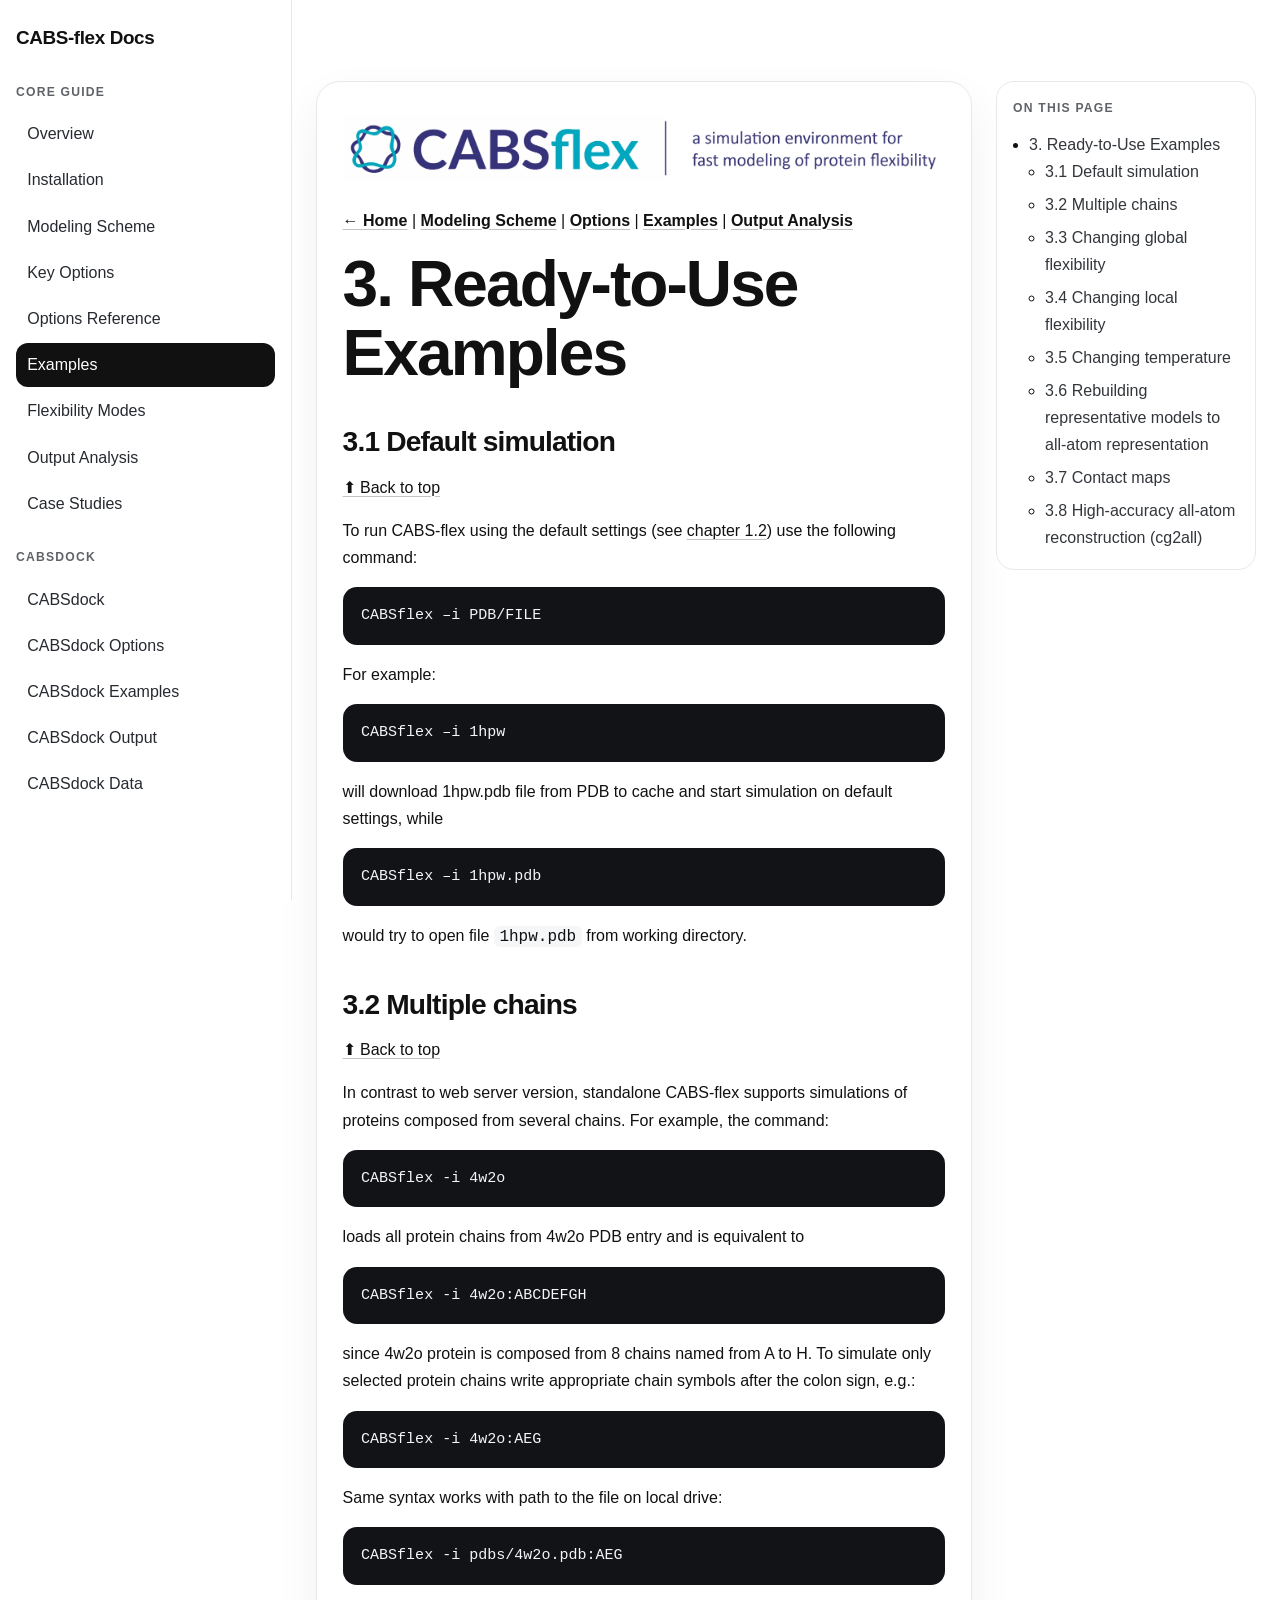
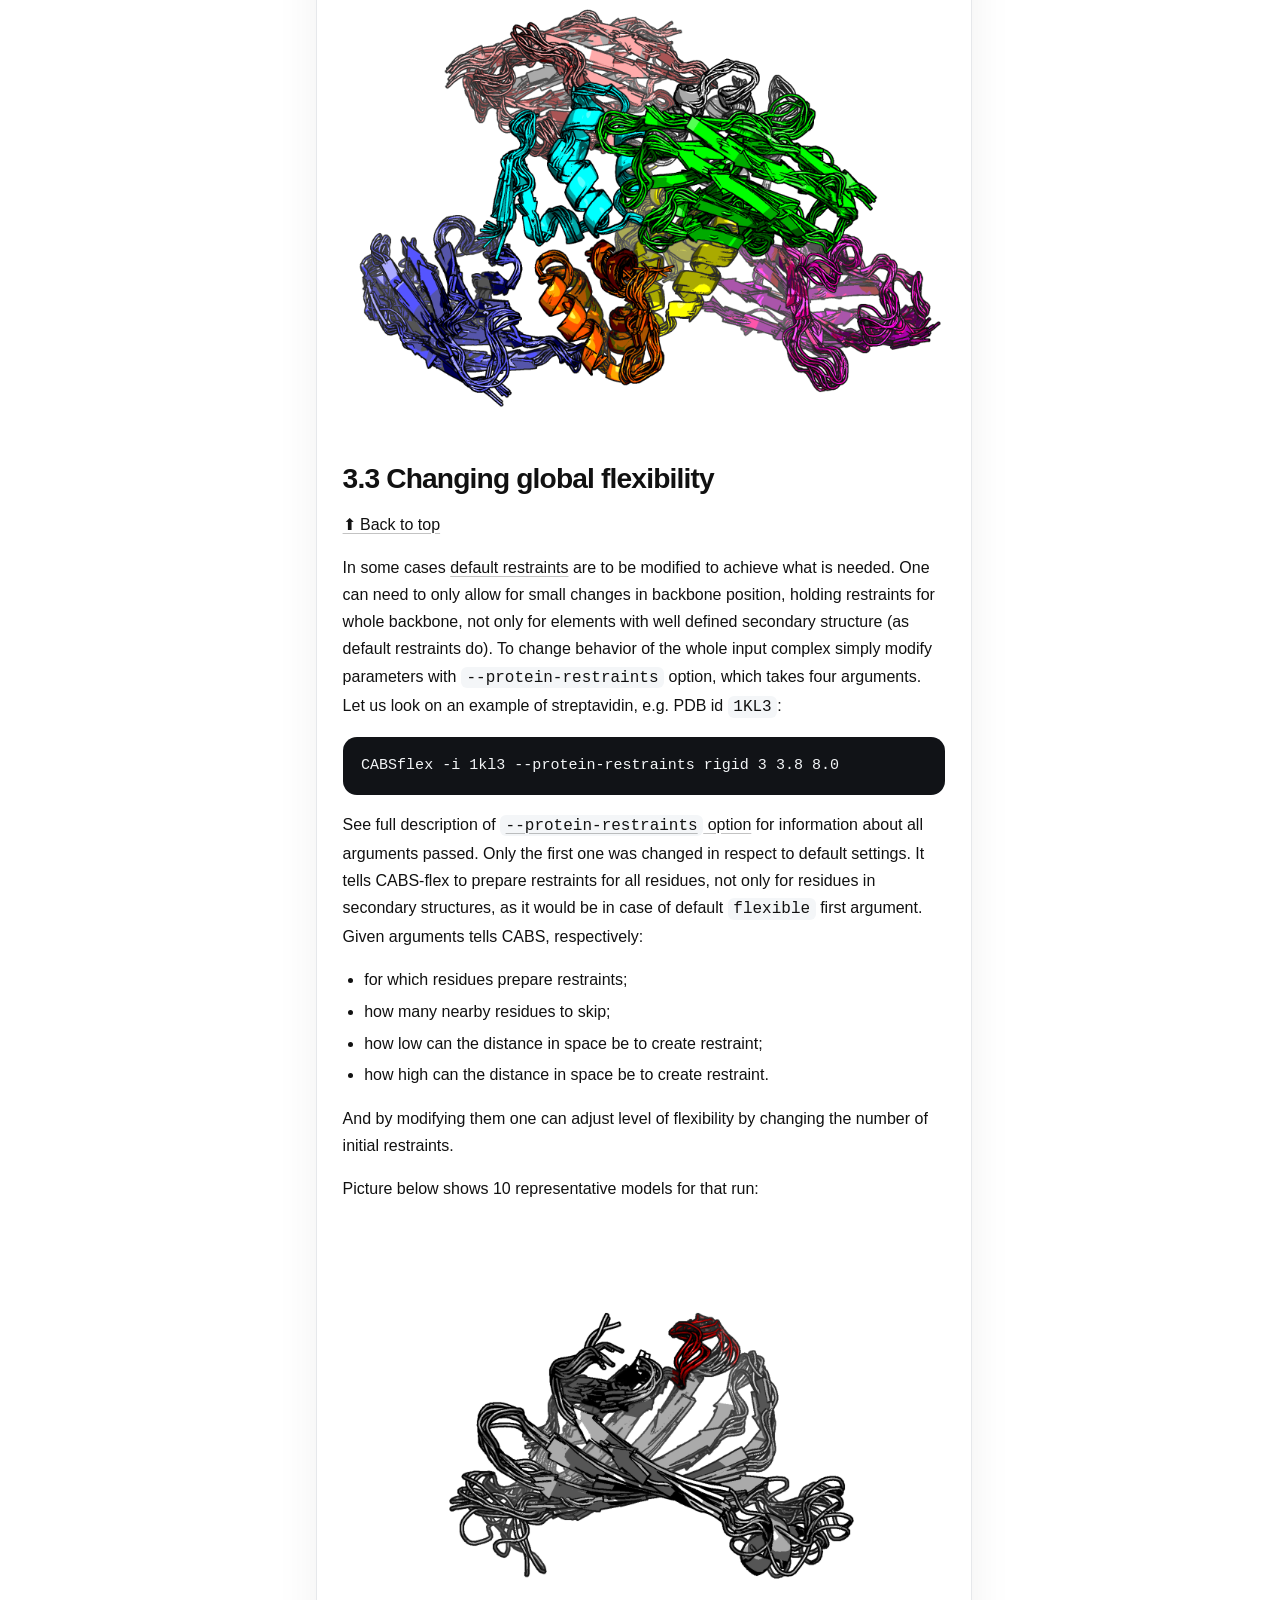
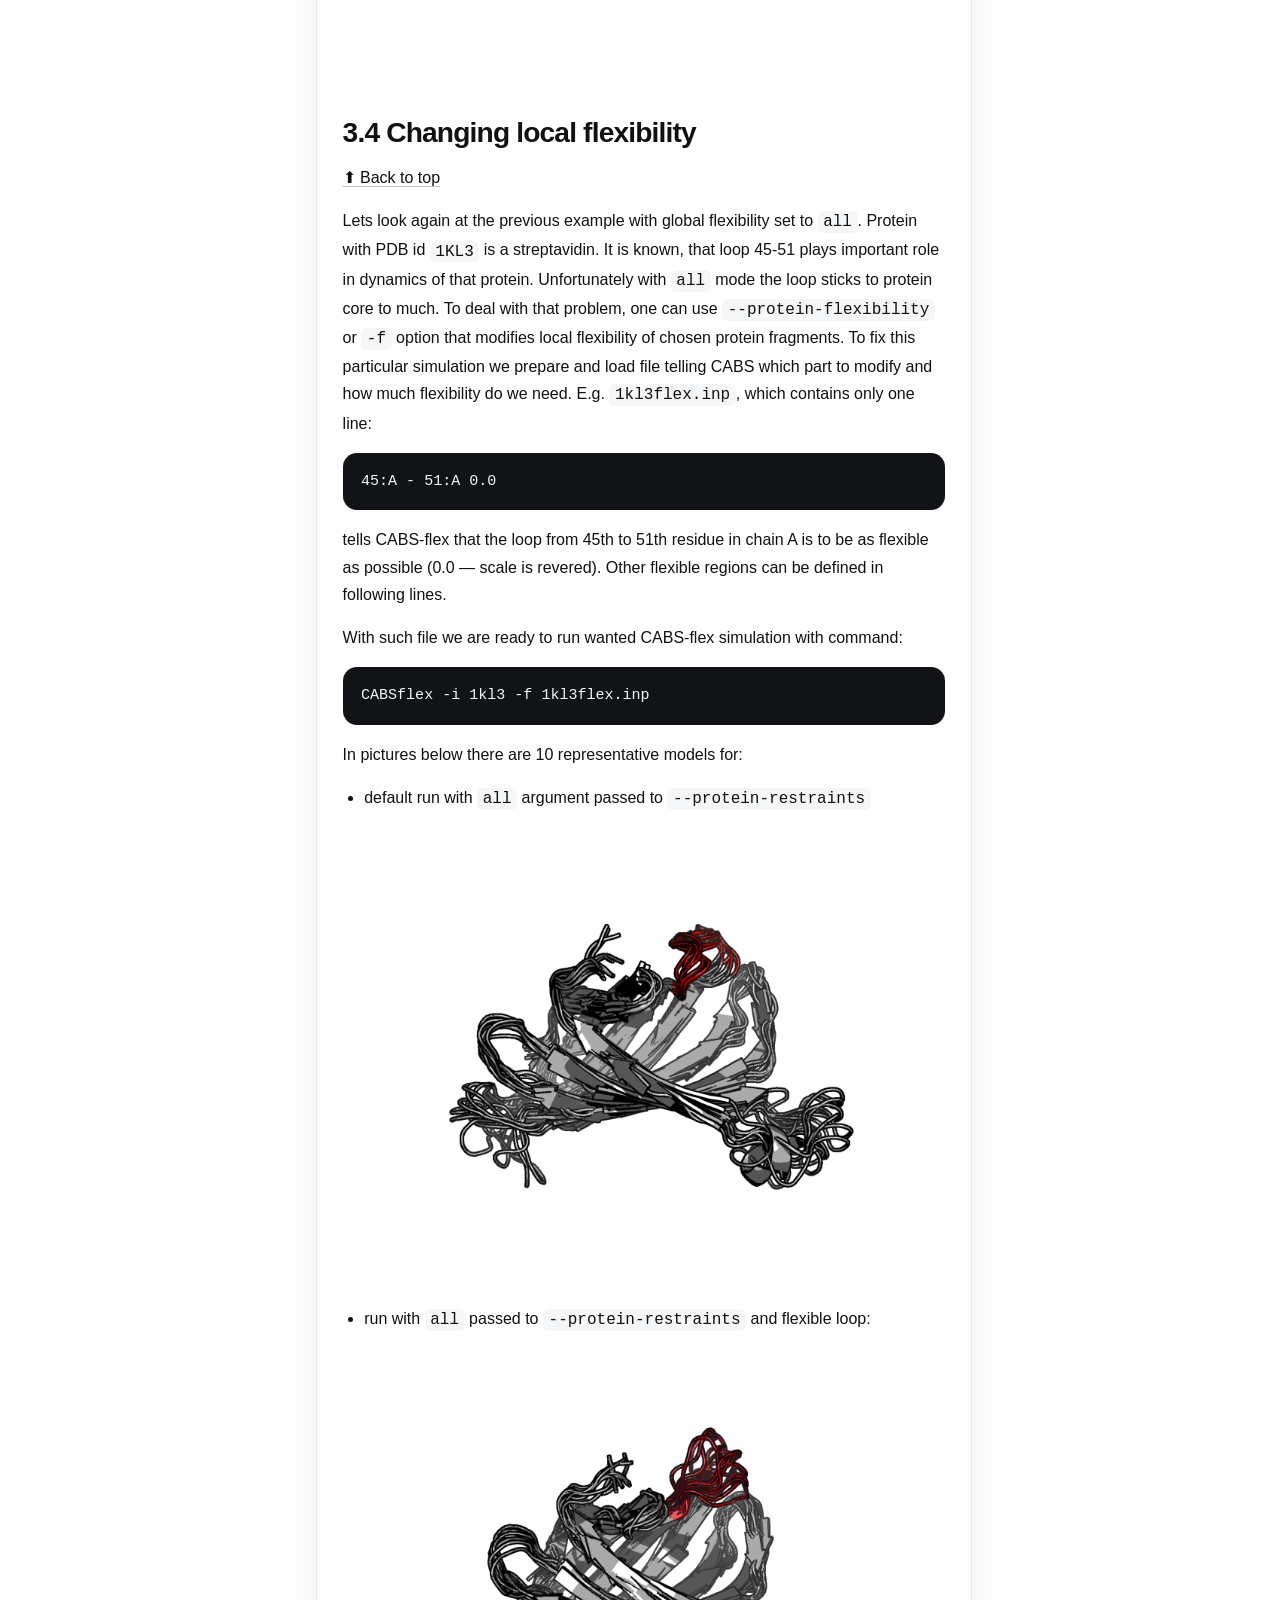
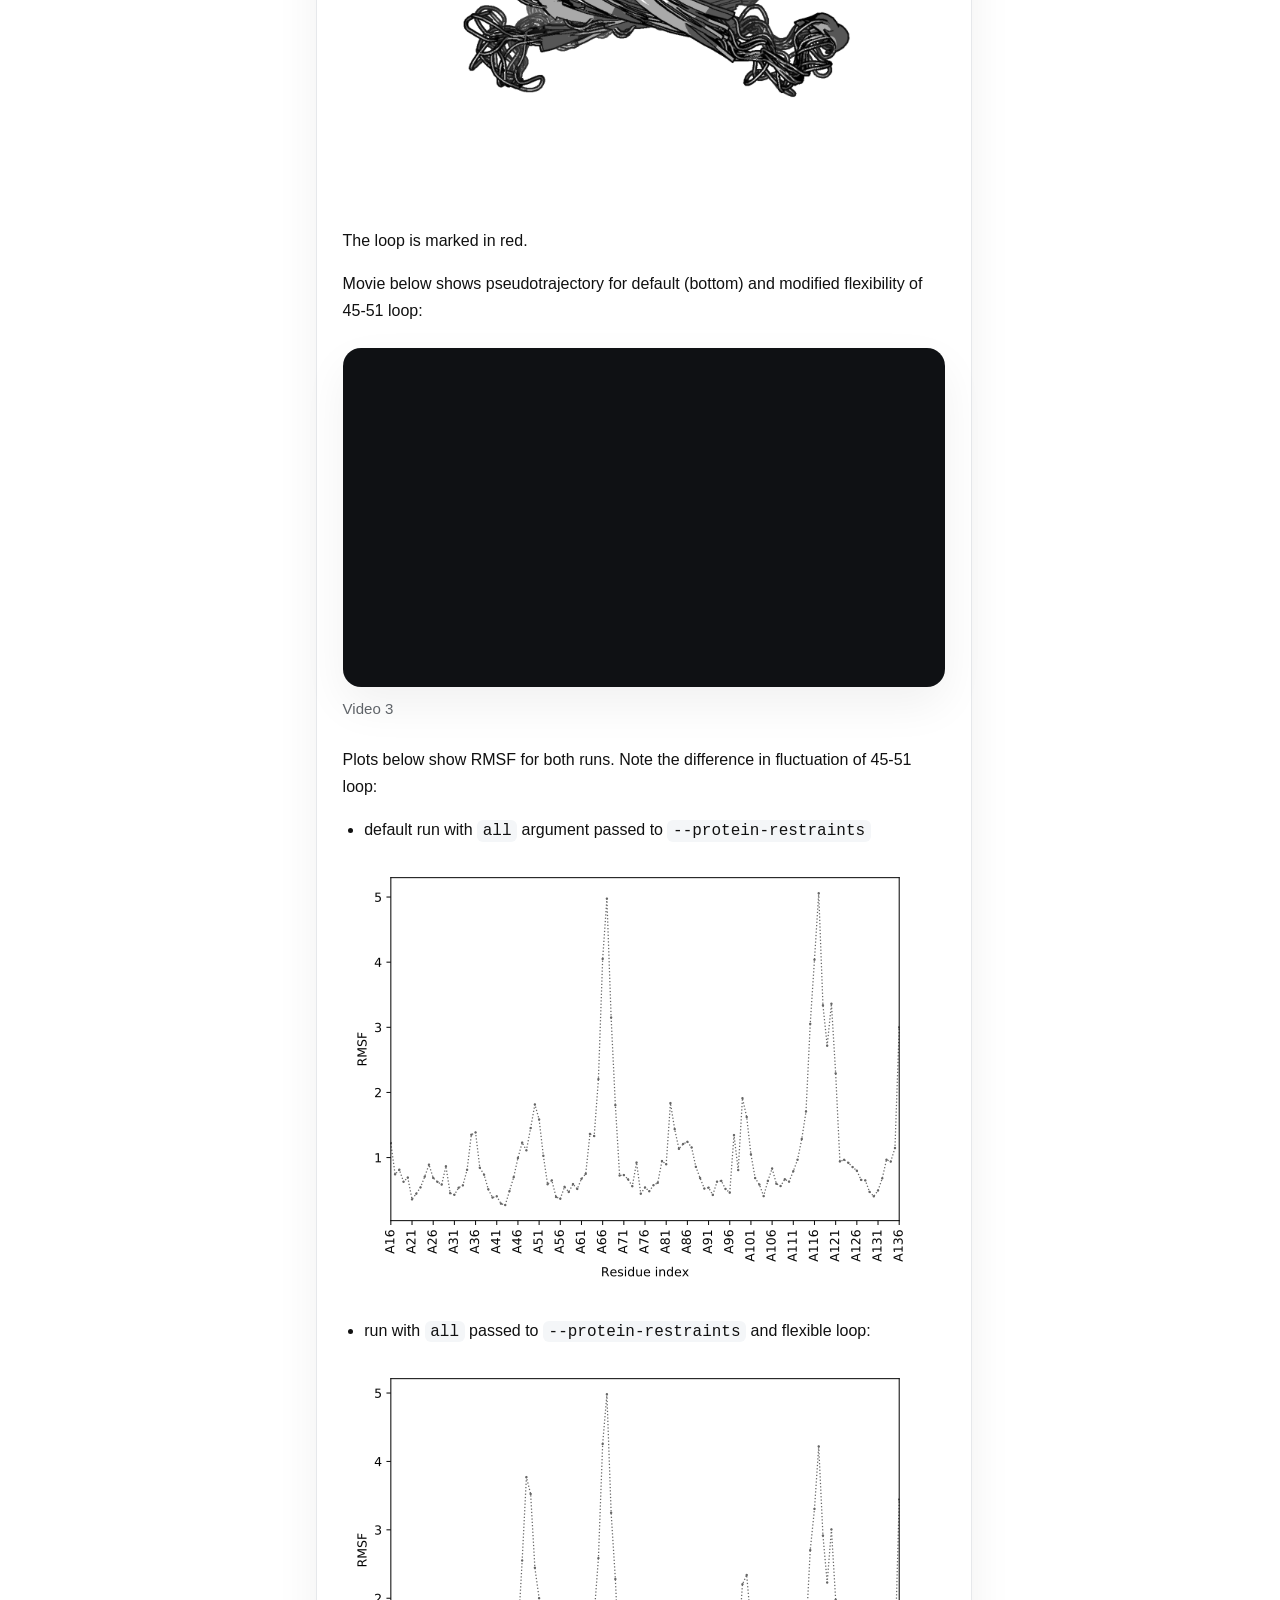
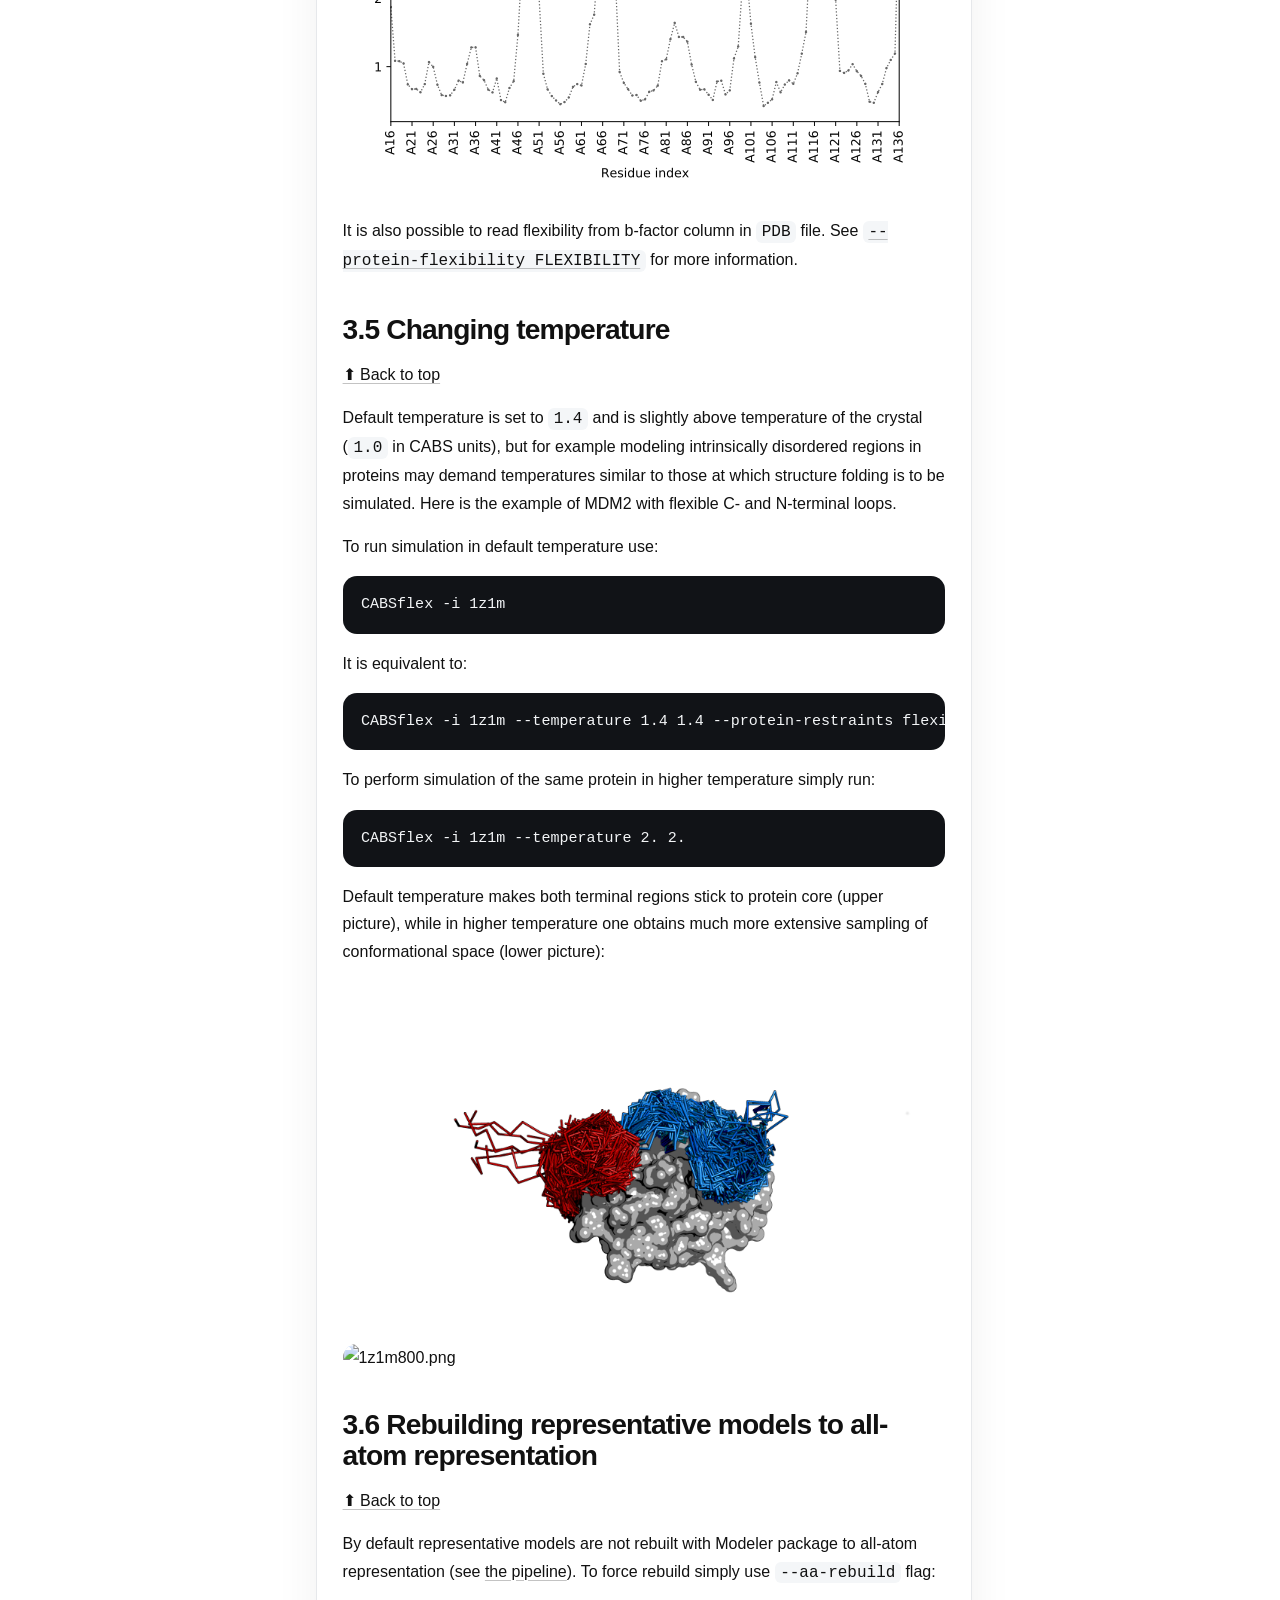
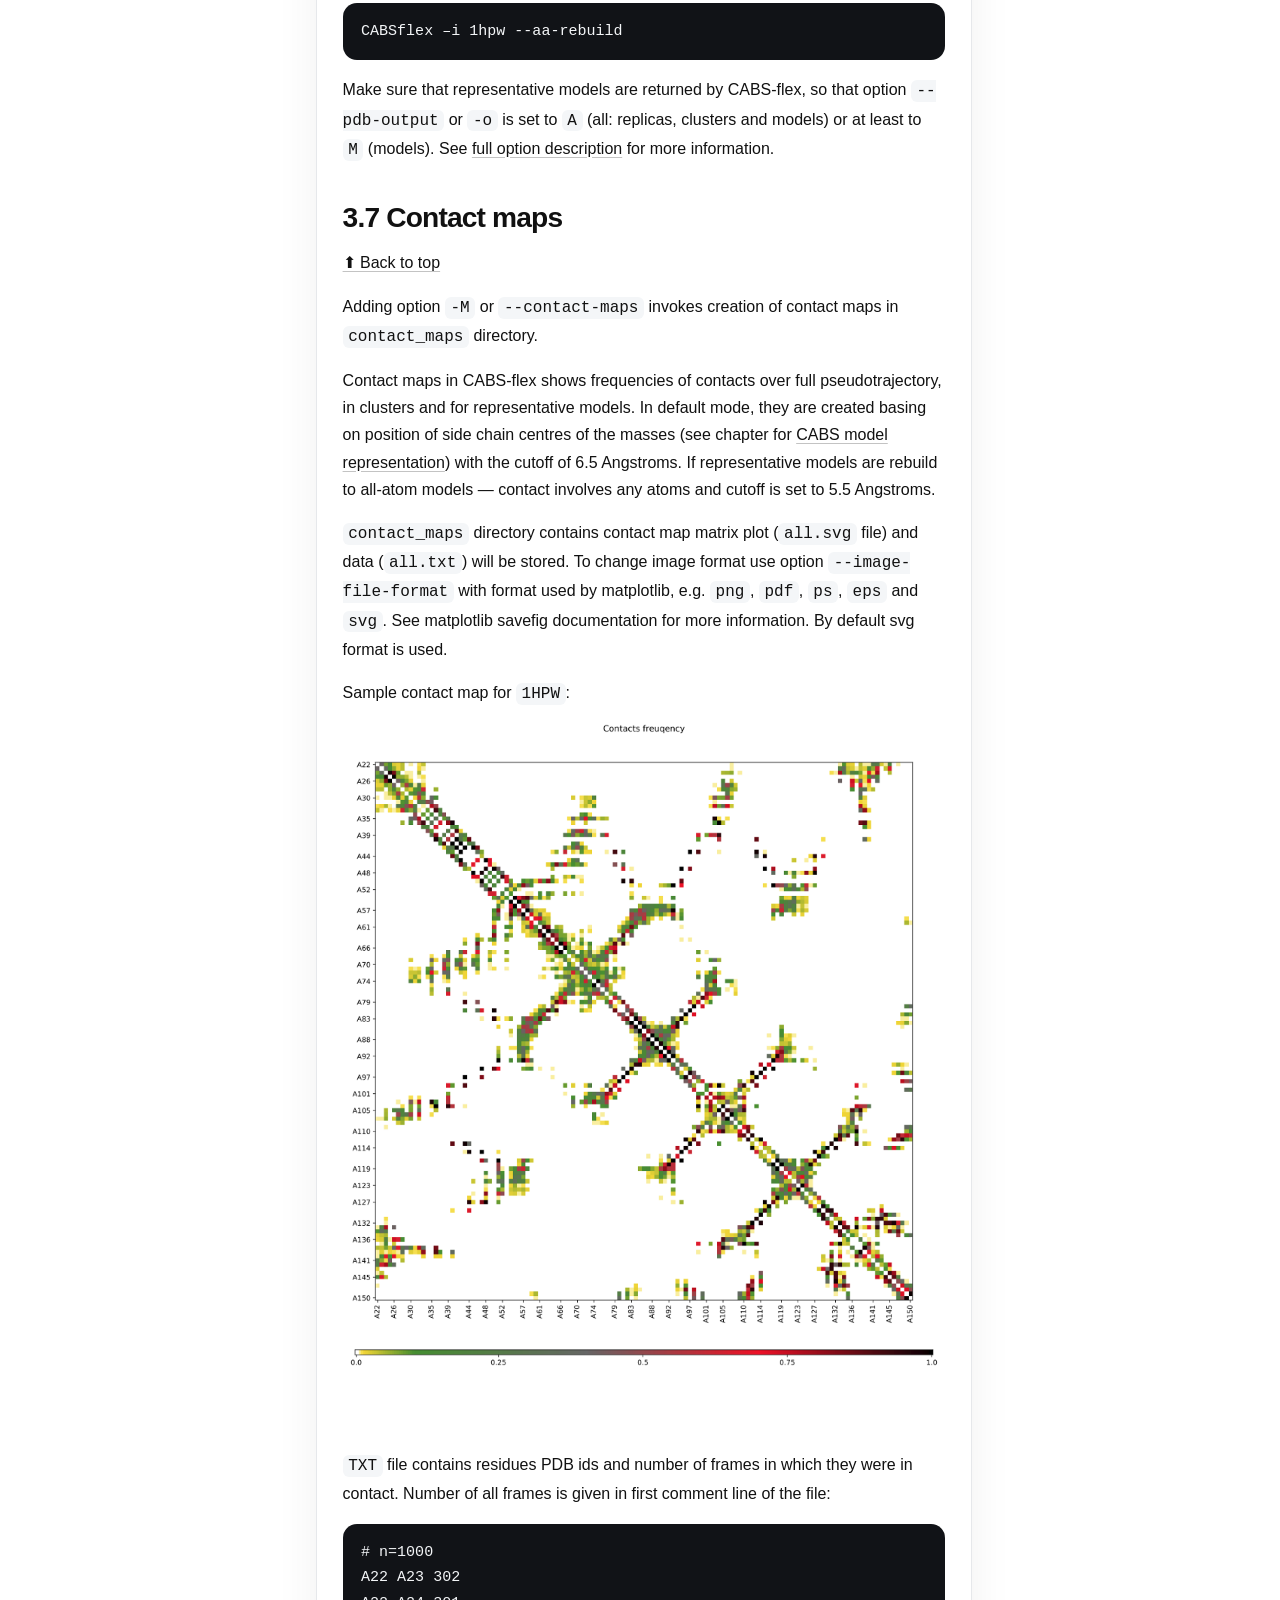
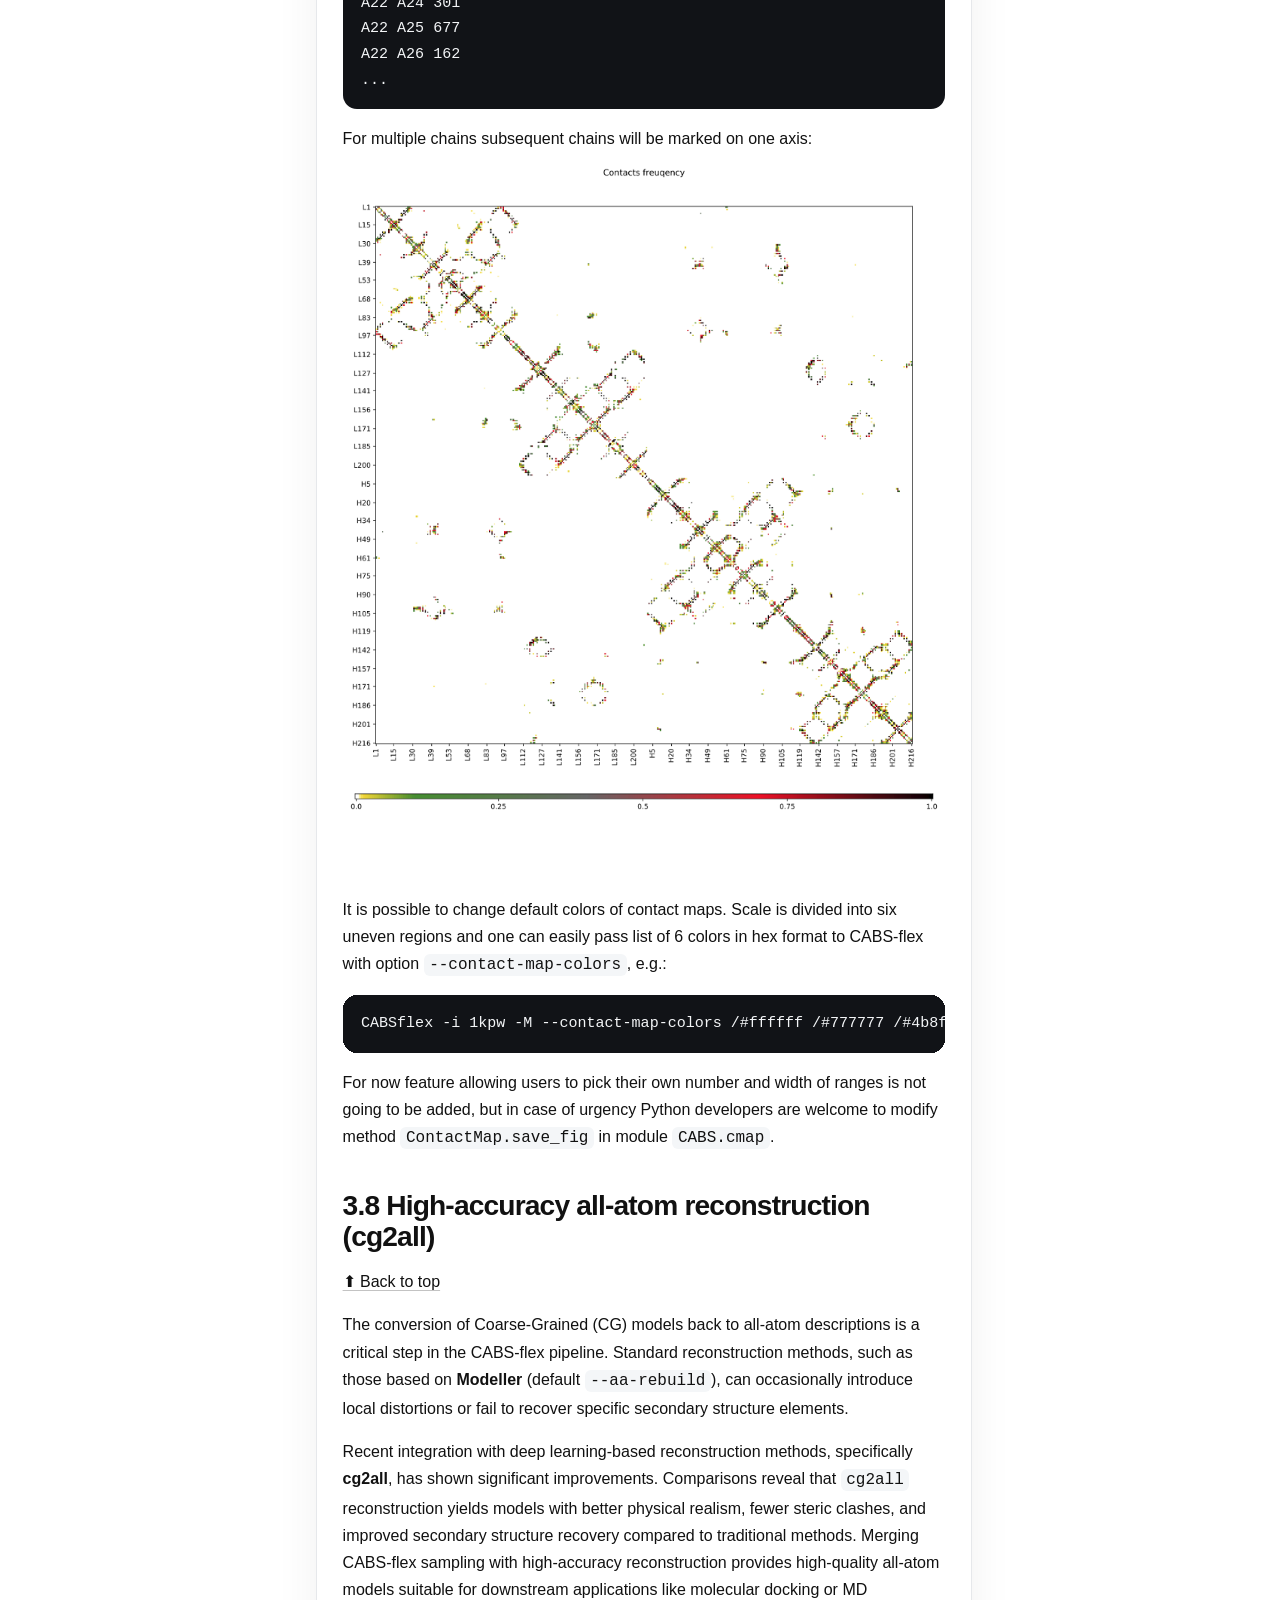
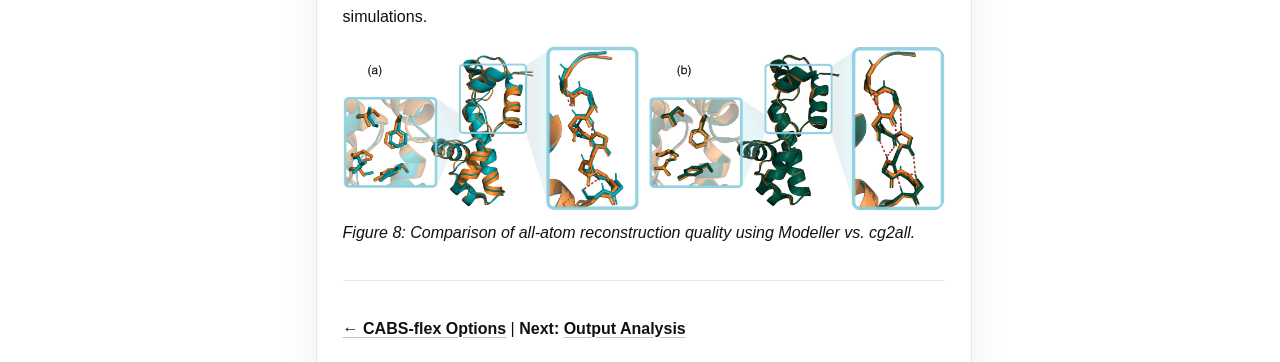
==== docs/examples.html @ 7d80e5f1 "Initial version of html wiki" ====
<!doctype html>
<html lang="en">
  <head>
    <meta charset="utf-8">
    <meta name="viewport" content="width=device-width, initial-scale=1">
    <title>3. Ready-to-Use Examples | CABS-flex Docs</title>
    <link rel="stylesheet" href="assets/site.css">
    <script defer src="assets/site.js"></script>
  </head>
  <body>
    <div class="site-shell">
      <aside class="sidebar" id="sidebar">
        <a class="brand" href="index.html">CABS-flex Docs</a>
        <nav class="sidebar-nav" aria-label="Documentation"><section><h2>Core Guide</h2><ul><li><a href="index.html">Overview</a></li><li><a href="installation.html">Installation</a></li><li><a href="modeling-scheme.html">Modeling Scheme</a></li><li><a href="options.html">Key Options</a></li><li><a href="options-reference.html">Options Reference</a></li><li><a class="is-current" href="examples.html">Examples</a></li><li><a href="flexibility-modes.html">Flexibility Modes</a></li><li><a href="output-analysis.html">Output Analysis</a></li><li><a href="case-studies.html">Case Studies</a></li></ul></section><section><h2>CABSdock</h2><ul><li><a href="cabsdock.html">CABSdock</a></li><li><a href="cabsdock-options.html">CABSdock Options</a></li><li><a href="cabsdock-examples.html">CABSdock Examples</a></li><li><a href="cabsdock-output-analysis.html">CABSdock Output</a></li><li><a href="cabsdock-advanced-data.html">CABSdock Data</a></li></ul></section></nav>
      </aside>
      <main class="main-content">
        <header class="topbar">
          <button class="nav-toggle" type="button" aria-expanded="false" aria-controls="sidebar">Menu</button>
        </header>
        <div class="content-grid">
          <article class="doc-content">
            <figure class="page-banner"><img alt="CABS-flex logo" src="images/2430462593-CABS-flex-logo-1401.jpg"></figure>
<p><strong><a href="index.html">← Home</a></strong> | <strong><a href="modeling-scheme.html">Modeling Scheme</a></strong> | <strong><a href="options.html">Options</a></strong> | <strong><a href="examples.html">Examples</a></strong> | <strong><a href="output-analysis.html">Output Analysis</a></strong></p>
<h1 id="3-ready-to-use-examples">3. Ready-to-Use Examples<a class="headerlink" href="#3-ready-to-use-examples" title="Permanent link">&para;</a></h1>
<h2 id="31-default-simulation">3.1 Default simulation<a class="headerlink" href="#31-default-simulation" title="Permanent link">&para;</a></h2>
<p><a href="#">⬆ Back to top</a></p>
<p>To run CABS-flex using the default settings (see <a href="modeling-scheme.html#12-default-distance-restraints-and-simulation-settings">chapter 1.2</a>) use the following command:</p>
<pre><code class="language-bash">CABSflex –i PDB/FILE
</code></pre>
<p>For example:</p>
<pre><code class="language-bash">CABSflex –i 1hpw
</code></pre>
<p>will download 1hpw.pdb file from PDB to cache and start simulation on default settings, while</p>
<pre><code class="language-bash">CABSflex –i 1hpw.pdb
</code></pre>
<p>would try to open file <code>1hpw.pdb</code> from working directory.</p>
<h2 id="32-multiple-chains">3.2 Multiple chains<a class="headerlink" href="#32-multiple-chains" title="Permanent link">&para;</a></h2>
<p><a href="#">⬆ Back to top</a></p>
<p>In contrast to web server version, standalone CABS-flex supports simulations of proteins composed from several chains. For example, the command:</p>
<pre><code class="language-bash">CABSflex -i 4w2o
</code></pre>
<p>loads all protein chains from 4w2o PDB entry and is equivalent to</p>
<pre><code class="language-bash">CABSflex -i 4w2o:ABCDEFGH
</code></pre>
<p>since 4w2o protein is composed from 8 chains named from A to H.
To simulate only selected protein chains write appropriate chain symbols after the colon sign, e.g.:</p>
<pre><code class="language-bash">CABSflex -i 4w2o:AEG
</code></pre>
<p>Same syntax works with path to the file on local drive:</p>
<pre><code class="language-bash">CABSflex -i pdbs/4w2o.pdb:AEG
</code></pre>
<p><img alt="4w2o_top10_800.png" src="images/436635609-4w2o_top10_800.png"></p>
<h2 id="33-changing-global-flexibility">3.3 Changing global flexibility<a class="headerlink" href="#33-changing-global-flexibility" title="Permanent link">&para;</a></h2>
<p><a href="#">⬆ Back to top</a></p>
<p>In some cases <a href="modeling-scheme.html#12-default-distance-restraints-and-simulation-settings">default restraints</a> are to be modified to achieve what is needed. One can need to only allow for small changes in backbone position, holding restraints for whole backbone, not only for elements with well defined secondary structure (as default restraints do). To change behavior of the whole input complex simply modify parameters with <code>--protein-restraints</code> option, which takes four arguments. Let us look on an example of streptavidin, e.g. PDB id <code>1KL3</code>:</p>
<pre><code class="language-bash">CABSflex -i 1kl3 --protein-restraints rigid 3 3.8 8.0
</code></pre>
<p>See full description of <a href="options-reference.html#-g---protein-restraints-mode-gap-min-max"><code>--protein-restraints</code> option</a> for information about all arguments passed. Only the first one was changed in respect to default settings.
It tells CABS-flex to prepare restraints for all residues, not only for residues in secondary structures, as it would be in case of default <code>flexible</code> first argument. Given arguments tells CABS, respectively:</p>
<ul>
<li>for which residues prepare restraints;</li>
<li>how many nearby residues to skip;</li>
<li>how low can the distance in space be to create restraint;</li>
<li>how high can the distance in space be to create restraint.</li>
</ul>
<p>And by modifying them one can adjust level of flexibility by changing the number of initial restraints.</p>
<p>Picture below shows 10 representative models for that run:</p>
<p><img alt="1kl3_all_topsi.png" src="images/3530579932-1kl3_all_topsi.png"></p>
<h2 id="34-changing-local-flexibility">3.4 Changing local flexibility<a class="headerlink" href="#34-changing-local-flexibility" title="Permanent link">&para;</a></h2>
<p><a href="#">⬆ Back to top</a></p>
<p>Lets look again at the previous example with global flexibility set to <code>all</code>. Protein with PDB id <code>1KL3</code> is a streptavidin. It is known, that loop 45-51 plays important role in dynamics of that protein. Unfortunately with <code>all</code> mode the loop sticks to protein core to much. To deal with that problem, one can use <code>--protein-flexibility</code> or <code>-f</code> option that modifies local flexibility of chosen protein fragments.
To fix this particular simulation we prepare and load file telling CABS which part to modify and how much flexibility do we need. E.g. <code>1kl3flex.inp</code>, which contains only one line:</p>
<pre><code class="language-text">45:A - 51:A 0.0
</code></pre>
<p>tells CABS-flex that the loop from 45th to 51th residue in chain A is to be as flexible as possible (0.0 — scale is revered). Other flexible regions can be defined in following lines.</p>
<p>With such file we are ready to run wanted CABS-flex simulation with command:</p>
<pre><code class="language-bash">CABSflex -i 1kl3 -f 1kl3flex.inp
</code></pre>
<p>In pictures below there are 10 representative models for:</p>
<ul>
<li>default run with <code>all</code> argument passed to <code>--protein-restraints</code></li>
</ul>
<p><img alt="1kl3_all_topsi.png" src="images/3530579932-1kl3_all_topsi.png"></p>
<ul>
<li>run with <code>all</code> passed to <code>--protein-restraints</code> and flexible loop:</li>
</ul>
<p><img alt="1kl3_loop_topsi.png" src="images/336424512-1kl3_loop_topsi.png"></p>
<p>The loop is marked in red.</p>
<p>Movie below shows pseudotrajectory for default (bottom) and modified flexibility of 45-51 loop:</p>
<figure class="video-embed"><iframe src="https://www.youtube.com/embed/TqiGirsn-FM?rel=0&modestbranding=1&playsinline=1&loop=1&playlist=TqiGirsn-FM" title="Video 3" loading="lazy" allow="accelerometer; autoplay; clipboard-write; encrypted-media; gyroscope; picture-in-picture; web-share" allowfullscreen></iframe><figcaption>Video 3</figcaption></figure>
<p>Plots below show RMSF for both runs. Note the difference in fluctuation of 45-51 loop:</p>
<ul>
<li>default run with <code>all</code> argument passed to <code>--protein-restraints</code></li>
</ul>
<p><img alt="RMSF_seq_1kl3all.png" src="images/2208422969-RMSF_seq_1kl3all.png"></p>
<ul>
<li>run with <code>all</code> passed to <code>--protein-restraints</code> and flexible loop:</li>
</ul>
<p><img alt="RMSF_seq_1kl3loop.png" src="images/234515280-RMSF_seq_1kl3loop.png"></p>
<p>It is also possible to read flexibility from b-factor column in <code>PDB</code> file. See <a href="options-reference.html#-f---protein-flexibility-flexibility"><code>--protein-flexibility FLEXIBILITY</code></a> for more information.</p>
<h2 id="35-changing-temperature">3.5 Changing temperature<a class="headerlink" href="#35-changing-temperature" title="Permanent link">&para;</a></h2>
<p><a href="#">⬆ Back to top</a></p>
<p>Default temperature is set to <code>1.4</code> and is slightly above temperature of the crystal (<code>1.0</code> in CABS units), but for example modeling intrinsically disordered regions in proteins may demand temperatures similar to those at which structure folding is to be simulated. Here is the example of MDM2 with flexible C- and N-terminal loops.</p>
<p>To run simulation in default temperature use:</p>
<pre><code class="language-bash">CABSflex -i 1z1m
</code></pre>
<p>It is equivalent to:</p>
<pre><code class="language-bash">CABSflex -i 1z1m --temperature 1.4 1.4 --protein-restraints flexible
</code></pre>
<p>To perform simulation of the same protein in higher temperature simply run:</p>
<pre><code class="language-bash">CABSflex -i 1z1m --temperature 2. 2.
</code></pre>
<p>Default temperature makes both terminal regions stick to protein core (upper picture), while in higher temperature one obtains much more extensive sampling of conformational space (lower picture):</p>
<p><img alt="1z1m800LT.png" src="images/1038813162-1z1m800LT.png"></p>
<p><img alt="1z1m800.png" src="images/4215050540-1z1m800.png"></p>
<h2 id="36-rebuilding-representative-models-to-all-atom-representation">3.6 Rebuilding representative models to all-atom representation<a class="headerlink" href="#36-rebuilding-representative-models-to-all-atom-representation" title="Permanent link">&para;</a></h2>
<p><a href="#">⬆ Back to top</a></p>
<p>By default representative models are not rebuilt with Modeler package to all-atom representation (see <a href="modeling-scheme.html#11-pipeline">the pipeline</a>).
To force rebuild simply use <code>--aa-rebuild</code> flag:</p>
<pre><code class="language-bash">CABSflex –i 1hpw --aa-rebuild
</code></pre>
<p>Make sure that representative models are returned by CABS-flex, so that option <code>--pdb-output</code> or <code>-o</code> is set to <code>A</code> (all: replicas, clusters and models) or at least to <code>M</code> (models). See <a href="options-reference.html#-o---pdb-output-selection">full option description</a> for more information.</p>
<h2 id="37-contact-maps">3.7 Contact maps<a class="headerlink" href="#37-contact-maps" title="Permanent link">&para;</a></h2>
<p><a href="#">⬆ Back to top</a></p>
<p>Adding option <code>-M</code> or <code>--contact-maps</code> invokes creation of contact maps in <code>contact_maps</code> directory.</p>
<p>Contact maps in CABS-flex shows frequencies of contacts over full pseudotrajectory, in clusters and for representative models.
In default mode, they are created basing on position of side chain centres of the masses (see chapter for <a href="modeling-scheme.html#14-cabs-simulation-engine">CABS model representation</a>) with the cutoff of 6.5 Angstroms.
If representative models are rebuild to all-atom models — contact involves any atoms and cutoff is set to 5.5 Angstroms.</p>
<p><code>contact_maps</code> directory contains contact map matrix plot (<code>all.svg</code> file) and data (<code>all.txt</code>) will be stored. To change image format use option <code>--image-file-format</code> with format used by matplotlib, e.g. <code>png</code>, <code>pdf</code>, <code>ps</code>, <code>eps</code> and <code>svg</code>. See matplotlib savefig documentation for more information. By default svg format is used.</p>
<p>Sample contact map for <code>1HPW</code>:</p>
<p><img alt="1hpwCM.png" src="images/173638151-1hpwCM.png"></p>
<p><code>TXT</code> file contains residues PDB ids and number of frames in which they were in contact. Number of all frames is given in first comment line of the file:</p>
<pre><code class="language-text"># n=1000
A22 A23 302
A22 A24 301
A22 A25 677
A22 A26 162
...
</code></pre>
<p>For multiple chains subsequent chains will be marked on one axis:</p>
<p><img alt="1ck0CM.png" src="images/1316589622-1ck0CM.png"></p>
<p>It is possible to change default colors of contact maps. Scale is divided into six uneven regions and one can easily pass list of 6 colors in hex format to CABS-flex with option <code>--contact-map-colors</code>, e.g.:</p>
<pre><code class="language-bash">CABSflex -i 1kpw -M --contact-map-colors /#ffffff /#777777 /#4b8f24 /#e80915 /#f2d600 /#000000
</code></pre>
<p>For now feature allowing users to pick their own number and width of ranges is not going to be added, but in case of urgency Python developers are welcome to modify method <code>ContactMap.save_fig</code> in module <code>CABS.cmap</code>.</p>
<h2 id="38-high-accuracy-all-atom-reconstruction-cg2all">3.8 High-accuracy all-atom reconstruction (cg2all)<a class="headerlink" href="#38-high-accuracy-all-atom-reconstruction-cg2all" title="Permanent link">&para;</a></h2>
<p><a href="#">⬆ Back to top</a></p>
<p>The conversion of Coarse-Grained (CG) models back to all-atom descriptions is a critical step in the CABS-flex pipeline. Standard reconstruction methods, such as those based on <strong>Modeller</strong> (default <code>--aa-rebuild</code>), can occasionally introduce local distortions or fail to recover specific secondary structure elements.</p>
<p>Recent integration with deep learning-based reconstruction methods, specifically <strong>cg2all</strong>, has shown significant improvements. Comparisons reveal that <code>cg2all</code> reconstruction yields models with better physical realism, fewer steric clashes, and improved secondary structure recovery compared to traditional methods. Merging CABS-flex sampling with high-accuracy reconstruction provides high-quality all-atom models suitable for downstream applications like molecular docking or MD simulations.</p>
<p><img alt="All-atom reconstruction comparison" src="images/pro5090-fig-0008-m.jpg">
<em>Figure 8: Comparison of all-atom reconstruction quality using Modeller vs. cg2all.</em></p>
<hr>
<p><strong><a href="options.html">← CABS-flex Options</a></strong> | <strong>Next: <a href="output-analysis.html">Output Analysis</a></strong></p>
          </article>
          <aside class="doc-toc">
            <div class="toc-card">
              <h2>On this page</h2>
              <div class="toc">
<ul>
<li><a href="#3-ready-to-use-examples">3. Ready-to-Use Examples</a><ul>
<li><a href="#31-default-simulation">3.1 Default simulation</a></li>
<li><a href="#32-multiple-chains">3.2 Multiple chains</a></li>
<li><a href="#33-changing-global-flexibility">3.3 Changing global flexibility</a></li>
<li><a href="#34-changing-local-flexibility">3.4 Changing local flexibility</a></li>
<li><a href="#35-changing-temperature">3.5 Changing temperature</a></li>
<li><a href="#36-rebuilding-representative-models-to-all-atom-representation">3.6 Rebuilding representative models to all-atom representation</a></li>
<li><a href="#37-contact-maps">3.7 Contact maps</a></li>
<li><a href="#38-high-accuracy-all-atom-reconstruction-cg2all">3.8 High-accuracy all-atom reconstruction (cg2all)</a></li>
</ul>
</li>
</ul>
</div>

            </div>
          </aside>
        </div>
      </main>
    </div>
  </body>
</html>
---- docs/assets/site.css ----
:root {
  --bg: #ffffff;
  --panel: #ffffff;
  --panel-muted: #fafafa;
  --ink: #111111;
  --muted: #5f6368;
  --line: #e6e8eb;
  --line-strong: #d8dce0;
  --accent: #0f62fe;
  --accent-soft: rgba(15, 98, 254, 0.08);
  --shadow: 0 18px 45px rgba(17, 17, 17, 0.06);
  --radius: 18px;
  --sidebar-width: 292px;
  --content-max: 1320px;
  --font-sans: "Helvetica Neue", "Arial Nova", Arial, sans-serif;
  --font-serif: "Iowan Old Style", "Palatino Linotype", "Book Antiqua", serif;
  --font-mono: "IBM Plex Mono", "SFMono-Regular", Consolas, monospace;
}

* {
  box-sizing: border-box;
}

html {
  scroll-behavior: smooth;
}

body {
  margin: 0;
  background: var(--bg);
  color: var(--ink);
  font-family: var(--font-sans);
  line-height: 1.7;
  -webkit-font-smoothing: antialiased;
  text-rendering: optimizeLegibility;
}

a {
  color: var(--ink);
  text-decoration-color: rgba(17, 17, 17, 0.25);
  text-underline-offset: 0.18em;
}

a:hover {
  text-decoration-color: rgba(17, 17, 17, 0.7);
}

img {
  max-width: 100%;
  height: auto;
  border-radius: 14px;
}

code,
pre {
  font-family: var(--font-mono);
}

pre {
  overflow-x: auto;
  padding: 1rem 1.15rem;
  background: #111317;
  color: #f3f5f7;
  border-radius: 14px;
  font-size: 0.94rem;
}

code {
  background: #f4f6f8;
  padding: 0.12rem 0.35rem;
  border-radius: 6px;
}

pre code {
  background: transparent;
  padding: 0;
}

table {
  width: 100%;
  border-collapse: collapse;
  margin: 1.4rem 0;
  display: block;
  overflow-x: auto;
}

th,
td {
  padding: 0.85rem 0.95rem;
  border: 1px solid var(--line);
  vertical-align: top;
  background: #fff;
}

th {
  background: var(--panel-muted);
  font-weight: 600;
}

blockquote {
  margin: 1.4rem 0;
  padding: 0.25rem 0 0.25rem 1rem;
  border-left: 3px solid #111111;
  color: #30343a;
}

.site-shell {
  display: grid;
  grid-template-columns: var(--sidebar-width) minmax(0, 1fr);
  max-width: calc(var(--content-max) + var(--sidebar-width));
  margin: 0 auto;
  min-height: 100vh;
}

.sidebar {
  position: sticky;
  top: 0;
  align-self: start;
  min-height: 100vh;
  padding: 1.4rem 1rem 1.8rem;
  border-right: 1px solid var(--line);
  background: #fff;
}

.brand {
  display: inline-block;
  margin-bottom: 1.7rem;
  color: var(--ink);
  text-decoration: none;
  font-size: 1.18rem;
  font-weight: 700;
  letter-spacing: -0.02em;
}

.sidebar-nav section + section {
  margin-top: 1.35rem;
}

.sidebar-nav h2 {
  margin: 0 0 0.6rem;
  color: var(--muted);
  font-size: 0.76rem;
  font-weight: 700;
  letter-spacing: 0.1em;
  text-transform: uppercase;
}

.sidebar-nav ul {
  list-style: none;
  margin: 0;
  padding: 0;
}

.sidebar-nav li + li {
  margin-top: 0.15rem;
}

.sidebar-nav a {
  display: block;
  padding: 0.52rem 0.7rem;
  border-radius: 12px;
  color: #262a30;
  text-decoration: none;
  transition: background-color 120ms ease, color 120ms ease;
}

.sidebar-nav a:hover {
  background: var(--panel-muted);
  color: #111111;
}

.sidebar-nav a.is-current {
  background: #111111;
  color: #ffffff;
}

.main-content {
  padding: 1.25rem 1.5rem 2.5rem;
}

.topbar {
  display: flex;
  justify-content: flex-end;
  align-items: center;
  min-height: 2.8rem;
  margin-bottom: 1rem;
}

.nav-toggle {
  display: none;
  border: 1px solid var(--line-strong);
  border-radius: 999px;
  padding: 0.72rem 1rem;
  background: #fff;
  color: #111111;
  font: inherit;
}

.content-grid {
  display: grid;
  grid-template-columns: minmax(0, 1fr) 260px;
  gap: 1.5rem;
  align-items: start;
}

.doc-content,
.toc-card {
  background: var(--panel);
  border: 1px solid var(--line);
}

.doc-content {
  padding: 2.1rem clamp(1.3rem, 2vw, 2.6rem);
  border-radius: 24px;
  box-shadow: var(--shadow);
}

.doc-content > :first-child {
  margin-top: 0;
}

.doc-content h1,
.doc-content h2,
.doc-content h3 {
  color: #111111;
  line-height: 1.08;
  letter-spacing: -0.03em;
}

.doc-content h1 {
  margin: 0.4rem 0 1.15rem;
  font-size: clamp(2.4rem, 5vw, 4.3rem);
  font-weight: 600;
}

.doc-content h2 {
  margin-top: 2.3rem;
  margin-bottom: 0.8rem;
  padding-top: 0.15rem;
  font-size: clamp(1.55rem, 2.2vw, 2.15rem);
  font-weight: 600;
}

.doc-content h3 {
  margin-top: 1.6rem;
  margin-bottom: 0.5rem;
  font-size: 1.22rem;
  font-weight: 600;
}

.doc-content p,
.doc-content li,
.doc-content td,
.doc-content th {
  font-size: 1rem;
}

.doc-content ul,
.doc-content ol {
  padding-left: 1.35rem;
}

.doc-content li + li {
  margin-top: 0.28rem;
}

.page-banner {
  margin: -0.15rem 0 1.6rem;
  padding: 0;
}

.page-banner img {
  display: block;
  width: 100%;
  max-width: 100%;
  height: auto;
  border-radius: 0;
}

.doc-content hr {
  border: 0;
  border-top: 1px solid var(--line);
  margin: 2.1rem 0;
}

.doc-content .headerlink {
  margin-left: 0.28rem;
  text-decoration: none;
  color: #c0c4c9;
  opacity: 0;
  transition: opacity 120ms ease;
}

.doc-content h1:hover .headerlink,
.doc-content h2:hover .headerlink,
.doc-content h3:hover .headerlink,
.doc-content h4:hover .headerlink {
  opacity: 1;
}

.doc-toc {
  position: sticky;
  top: 1rem;
}

.toc-card {
  border-radius: 18px;
  padding: 1rem 1rem 1.1rem;
}

.toc-card h2 {
  margin: 0 0 0.8rem;
  color: var(--muted);
  font-size: 0.76rem;
  font-weight: 700;
  letter-spacing: 0.1em;
  text-transform: uppercase;
}

.toc-card ul {
  margin: 0;
  padding-left: 1rem;
}

.toc-card li + li {
  margin-top: 0.35rem;
}

.toc-card a {
  color: #32363b;
  text-decoration: none;
}

.toc-card a:hover {
  color: #111111;
}

.admonition {
  margin: 1.2rem 0;
  padding: 1rem 1rem 1rem 1.1rem;
  border: 1px solid var(--line);
  border-left: 3px solid #111111;
  border-radius: 14px;
  background: #fff;
}

.admonition-title {
  margin: 0 0 0.3rem;
  font-size: 0.84rem;
  font-weight: 700;
  letter-spacing: 0.08em;
  text-transform: uppercase;
}

.video-embed {
  margin: 1.5rem 0;
}

.video-embed iframe,
.video-embed video {
  display: block;
  width: 100%;
  border: 0;
  border-radius: 18px;
  background: #0f1114;
  box-shadow: var(--shadow);
}

.video-embed iframe {
  aspect-ratio: 16 / 9;
}

.video-embed video {
  max-height: min(70vh, 760px);
}

.video-embed figcaption {
  margin-top: 0.55rem;
  color: var(--muted);
  font-size: 0.94rem;
}

@media (max-width: 1100px) {
  .content-grid {
    grid-template-columns: 1fr;
  }

  .doc-toc {
    position: static;
  }
}

@media (max-width: 860px) {
  .site-shell {
    grid-template-columns: 1fr;
  }

  .sidebar {
    position: fixed;
    inset: 0 auto 0 0;
    width: min(86vw, 320px);
    transform: translateX(-100%);
    transition: transform 180ms ease;
    z-index: 10;
    box-shadow: 0 18px 40px rgba(17, 17, 17, 0.12);
  }

  .sidebar.is-open {
    transform: translateX(0);
  }

  .main-content {
    padding: 0.9rem 1rem 2rem;
  }

  .topbar {
    justify-content: flex-start;
  }

  .nav-toggle {
    display: inline-flex;
  }

  .doc-content {
    padding: 1.4rem 1rem 1.6rem;
    border-radius: 18px;
  }

  .doc-content h1 {
    font-size: clamp(2rem, 9vw, 2.9rem);
  }
}
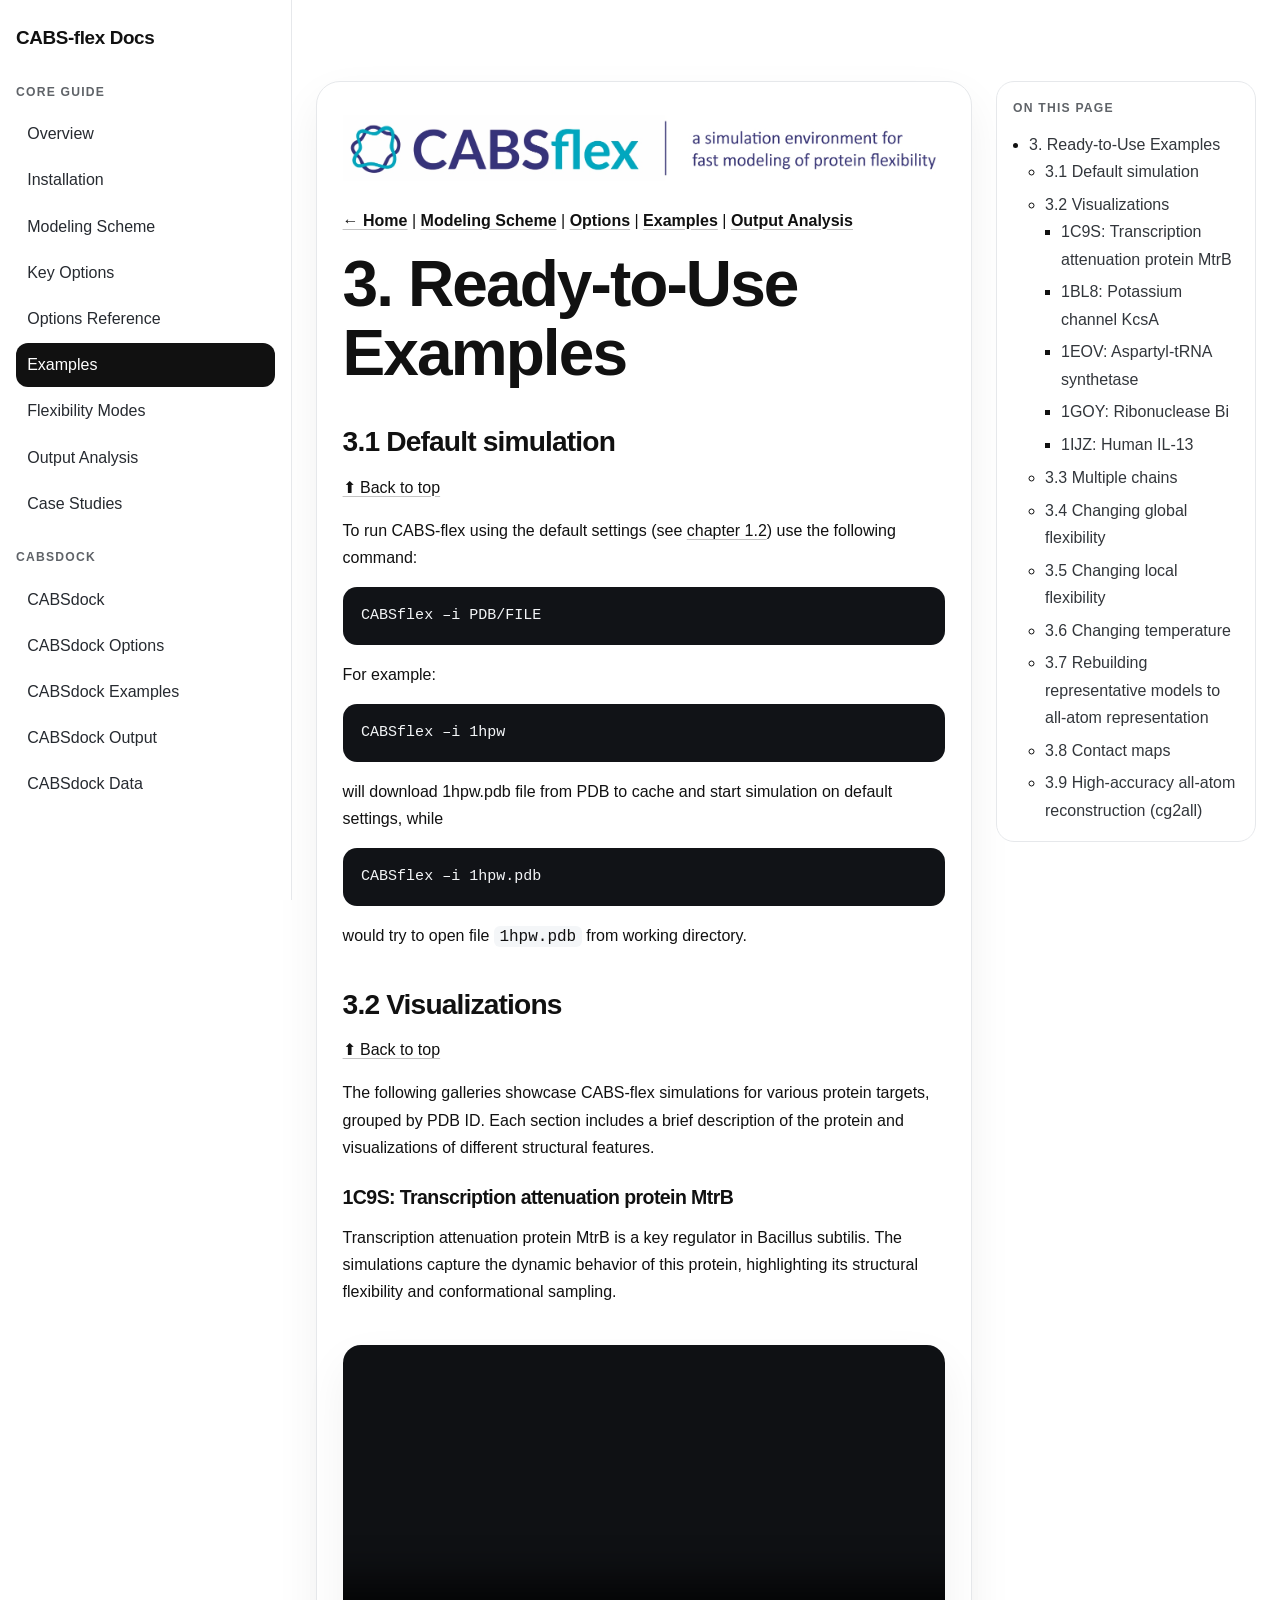
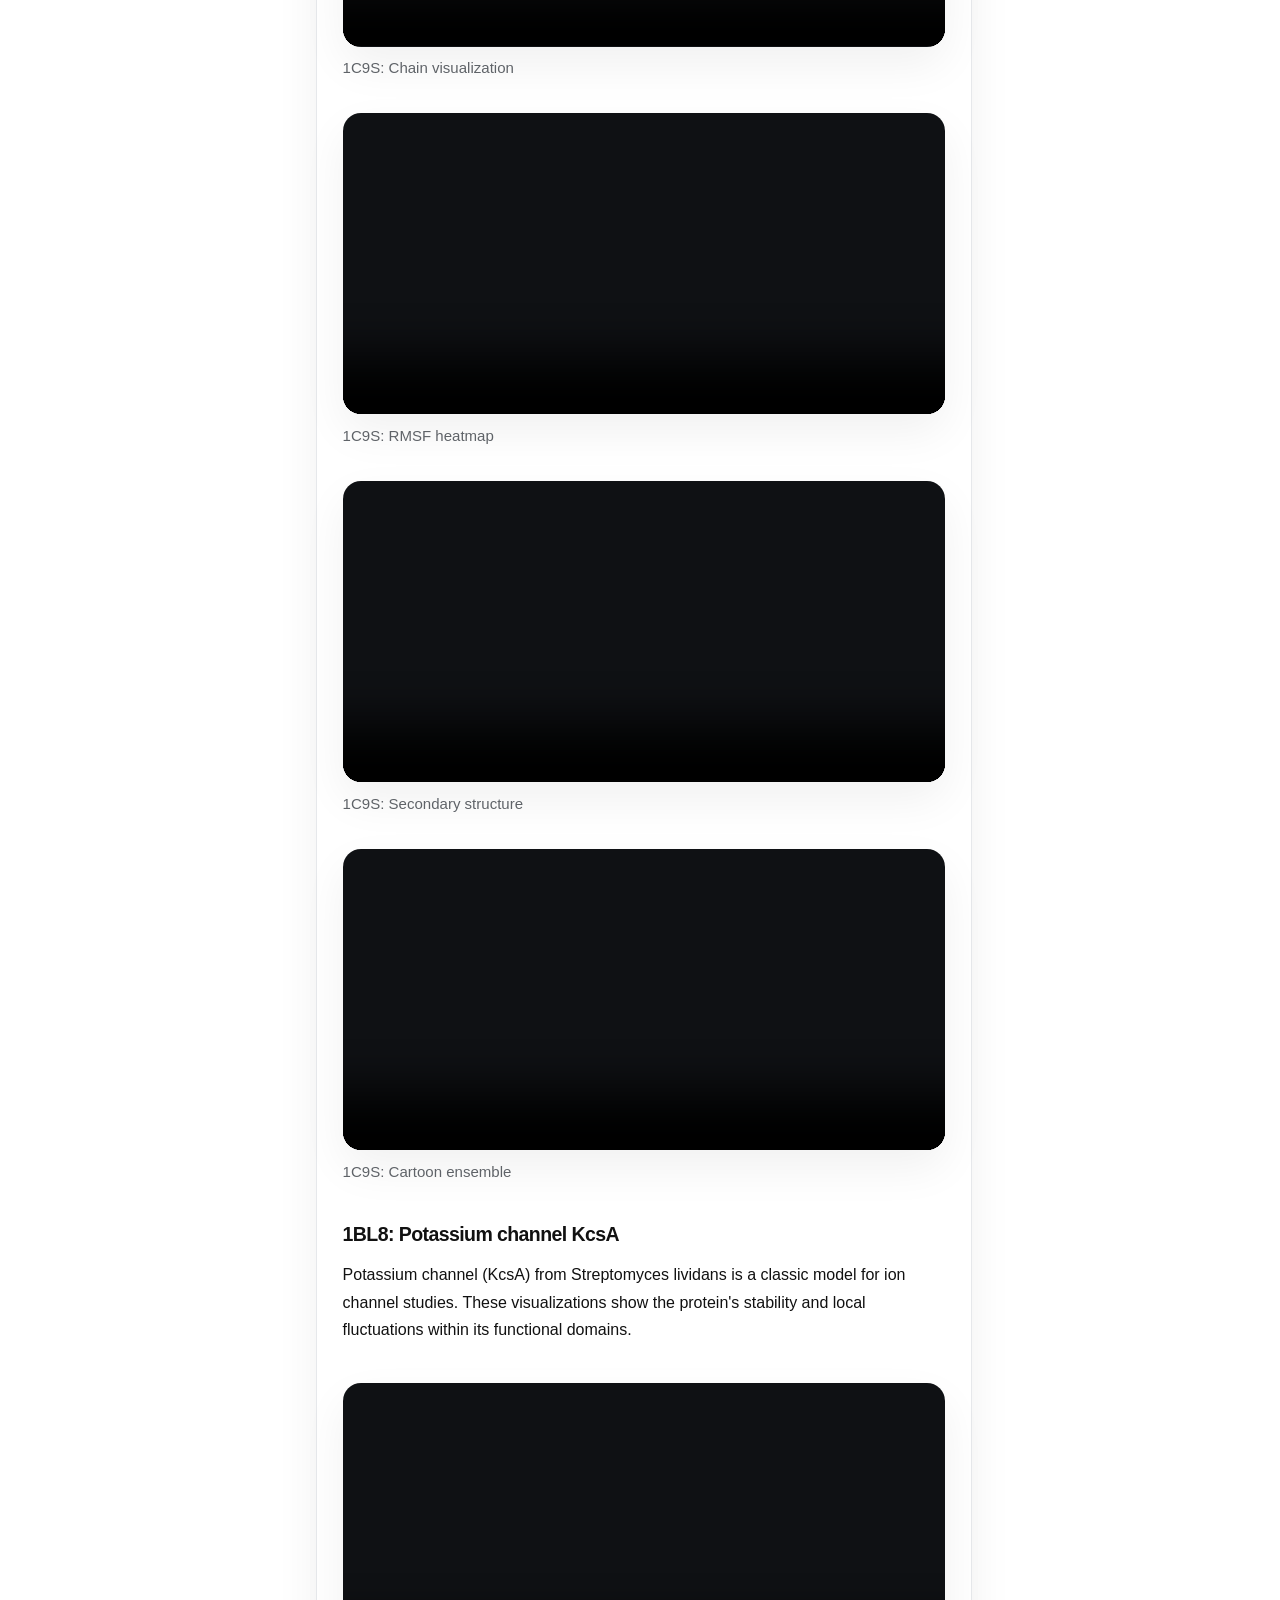
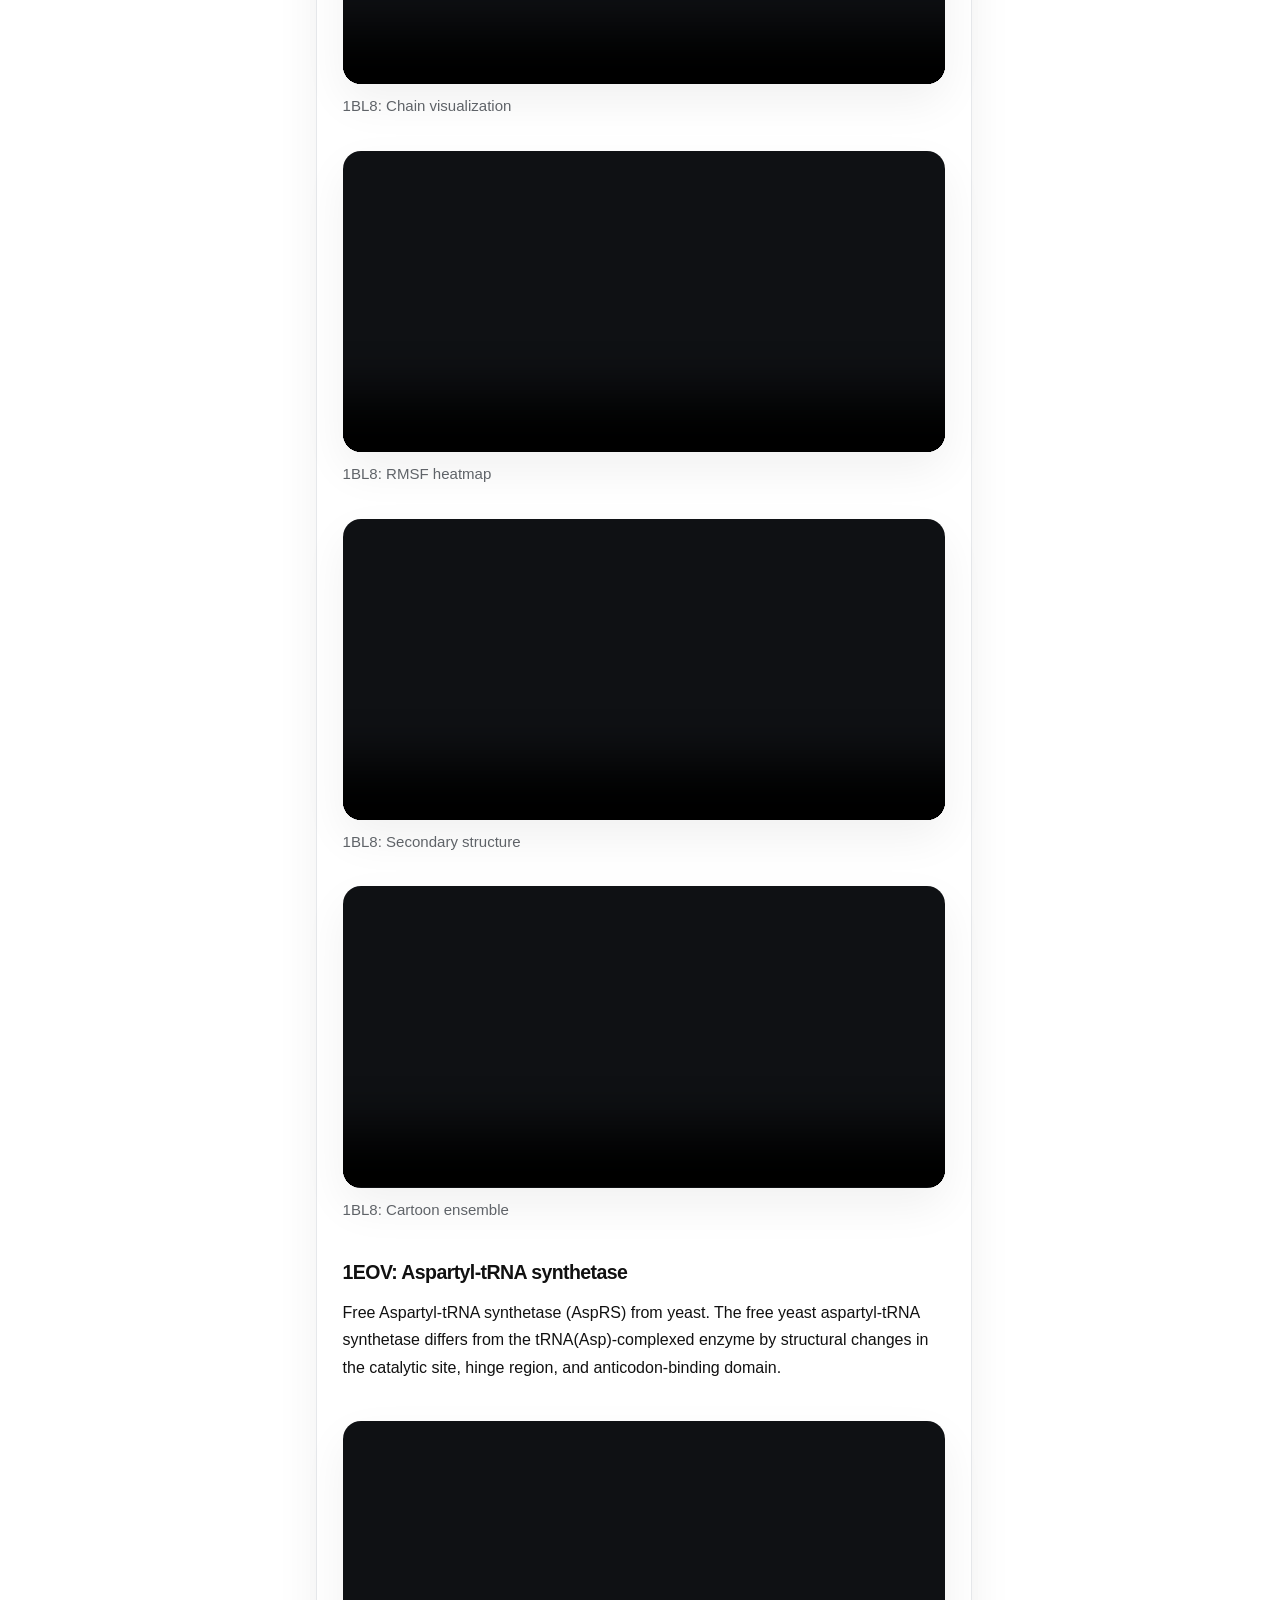
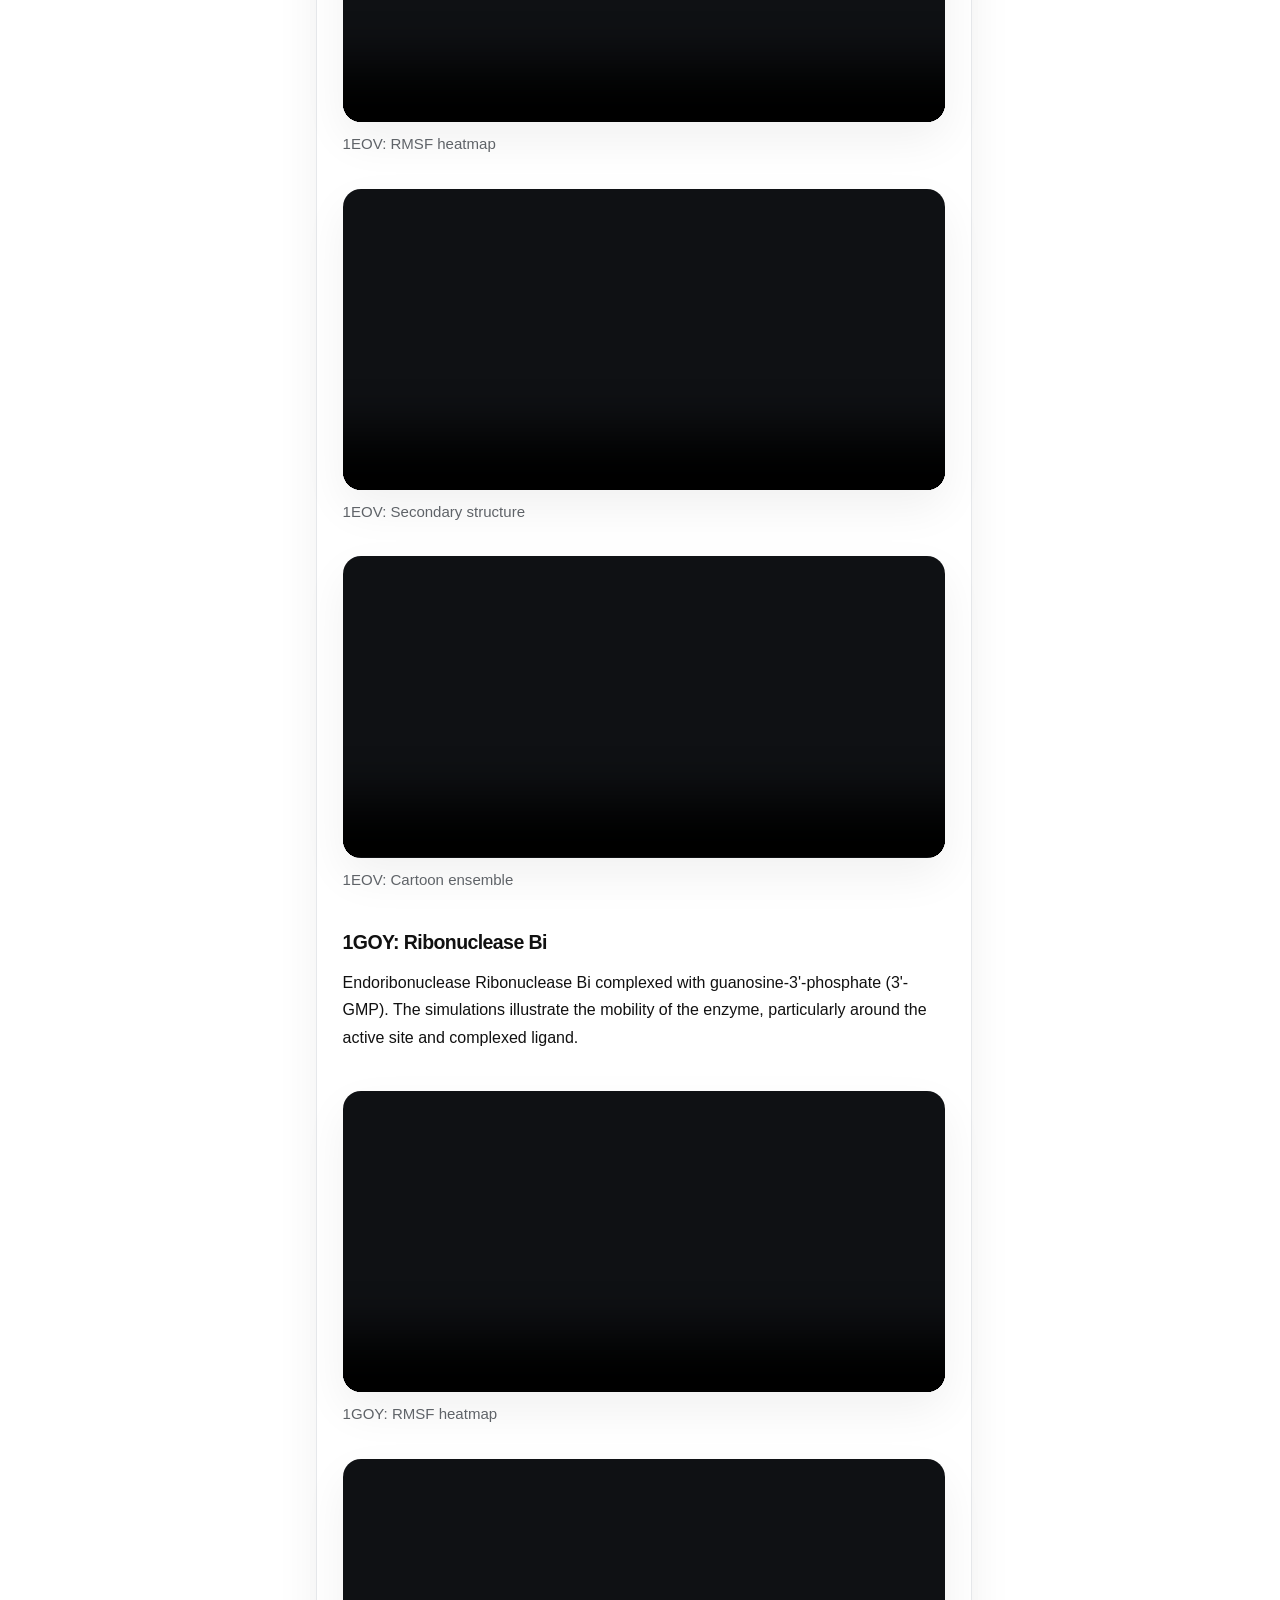
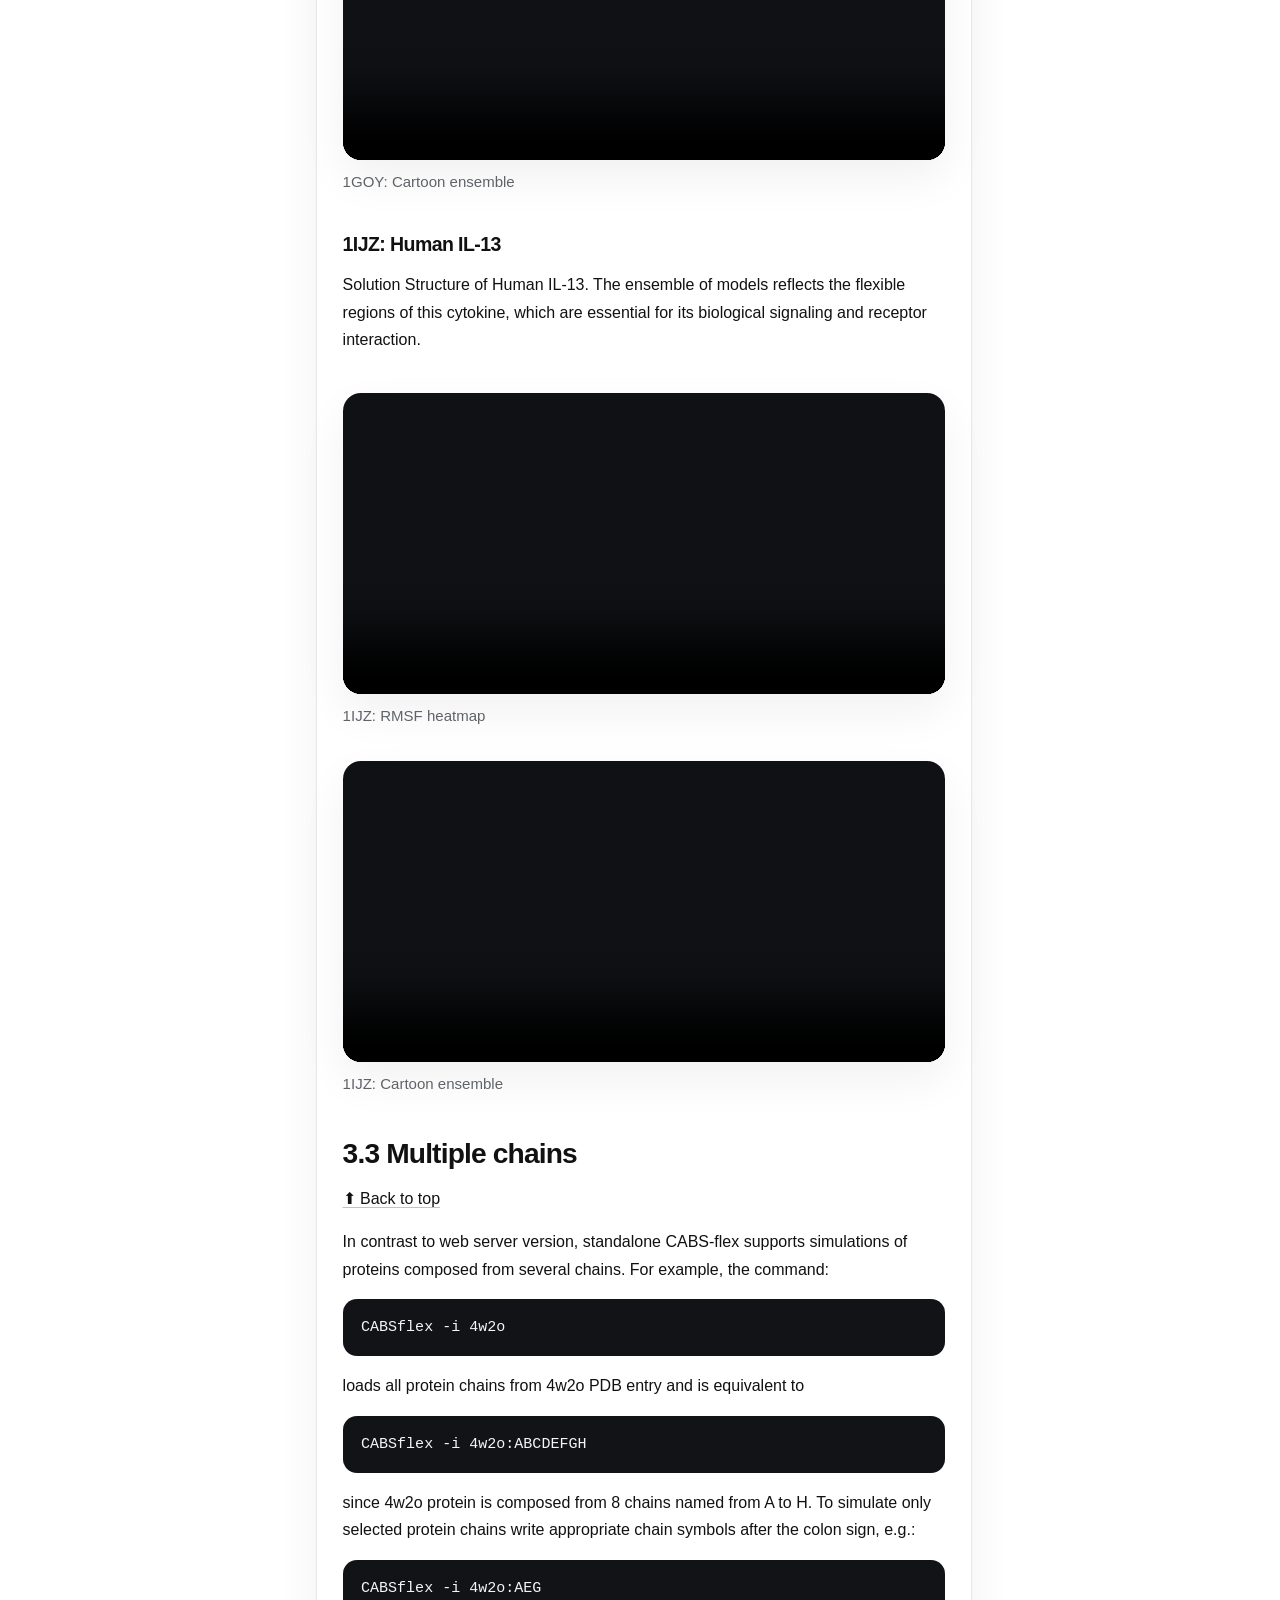
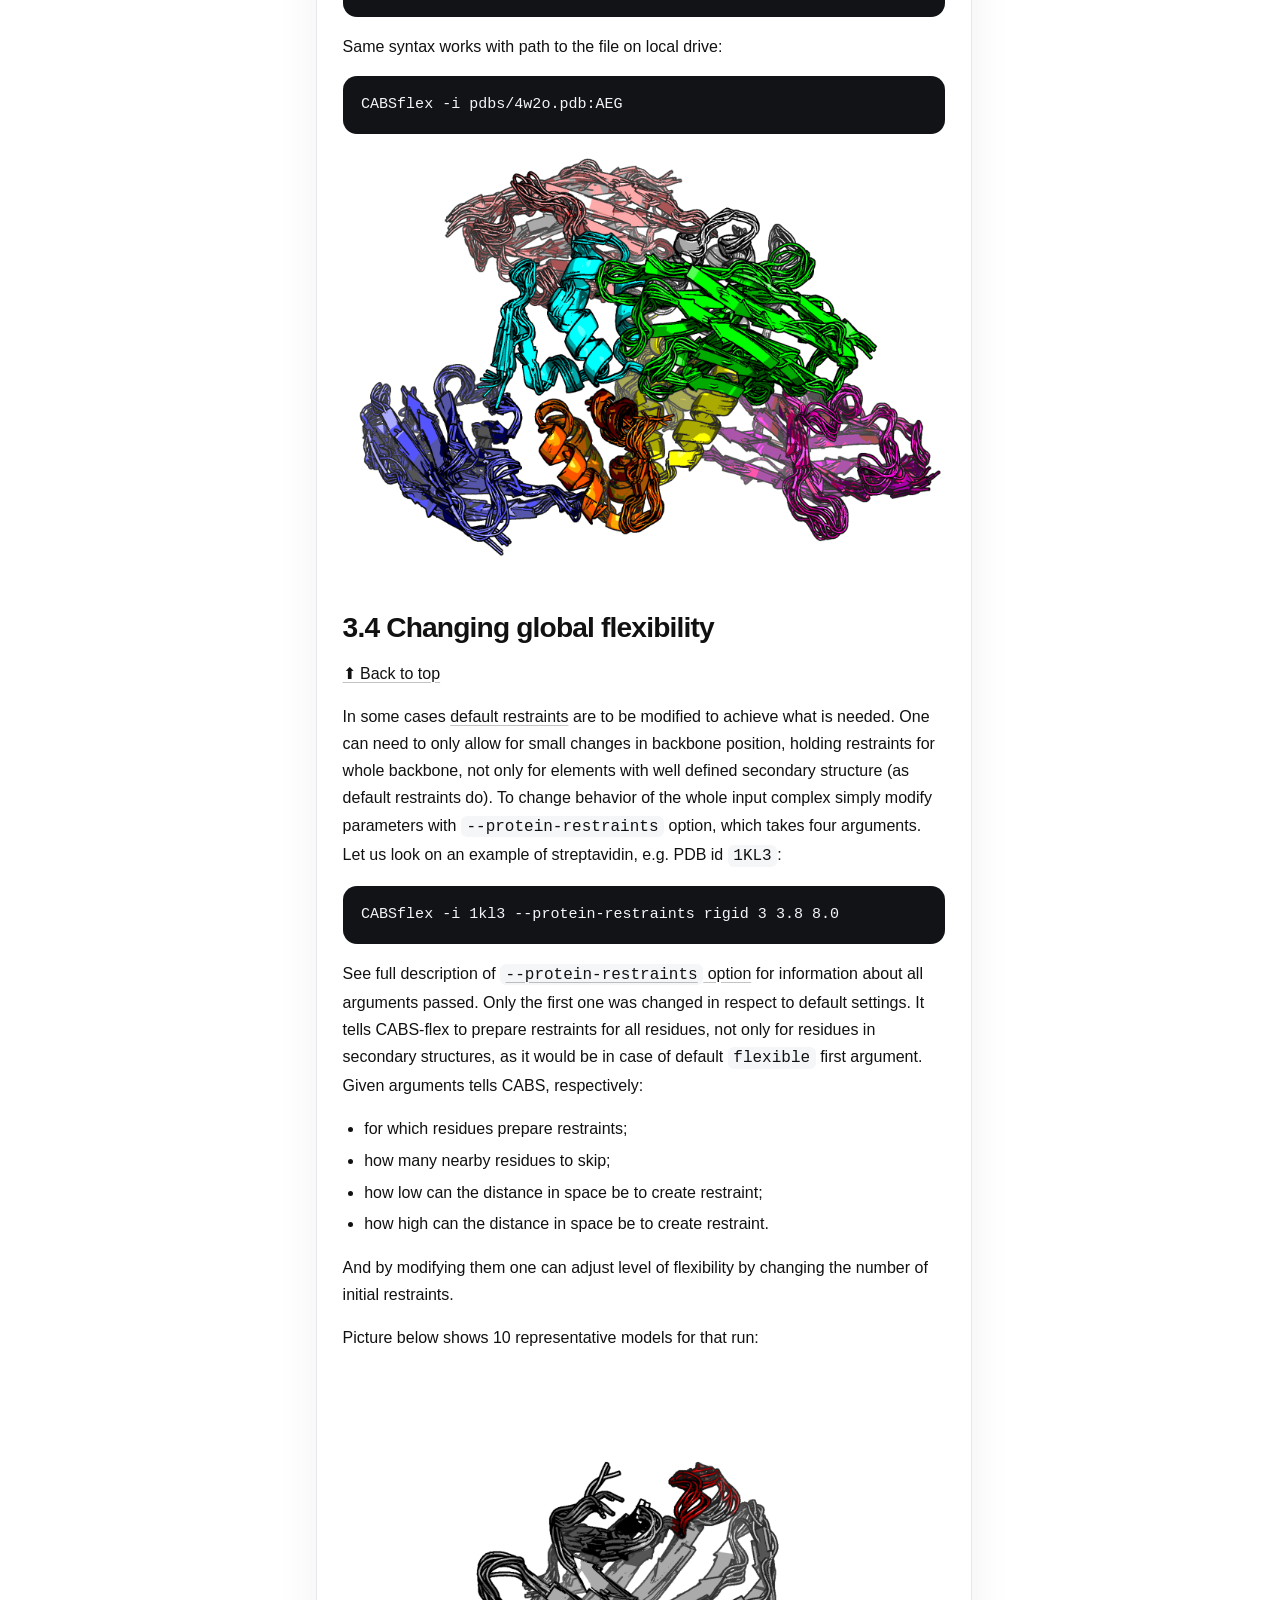
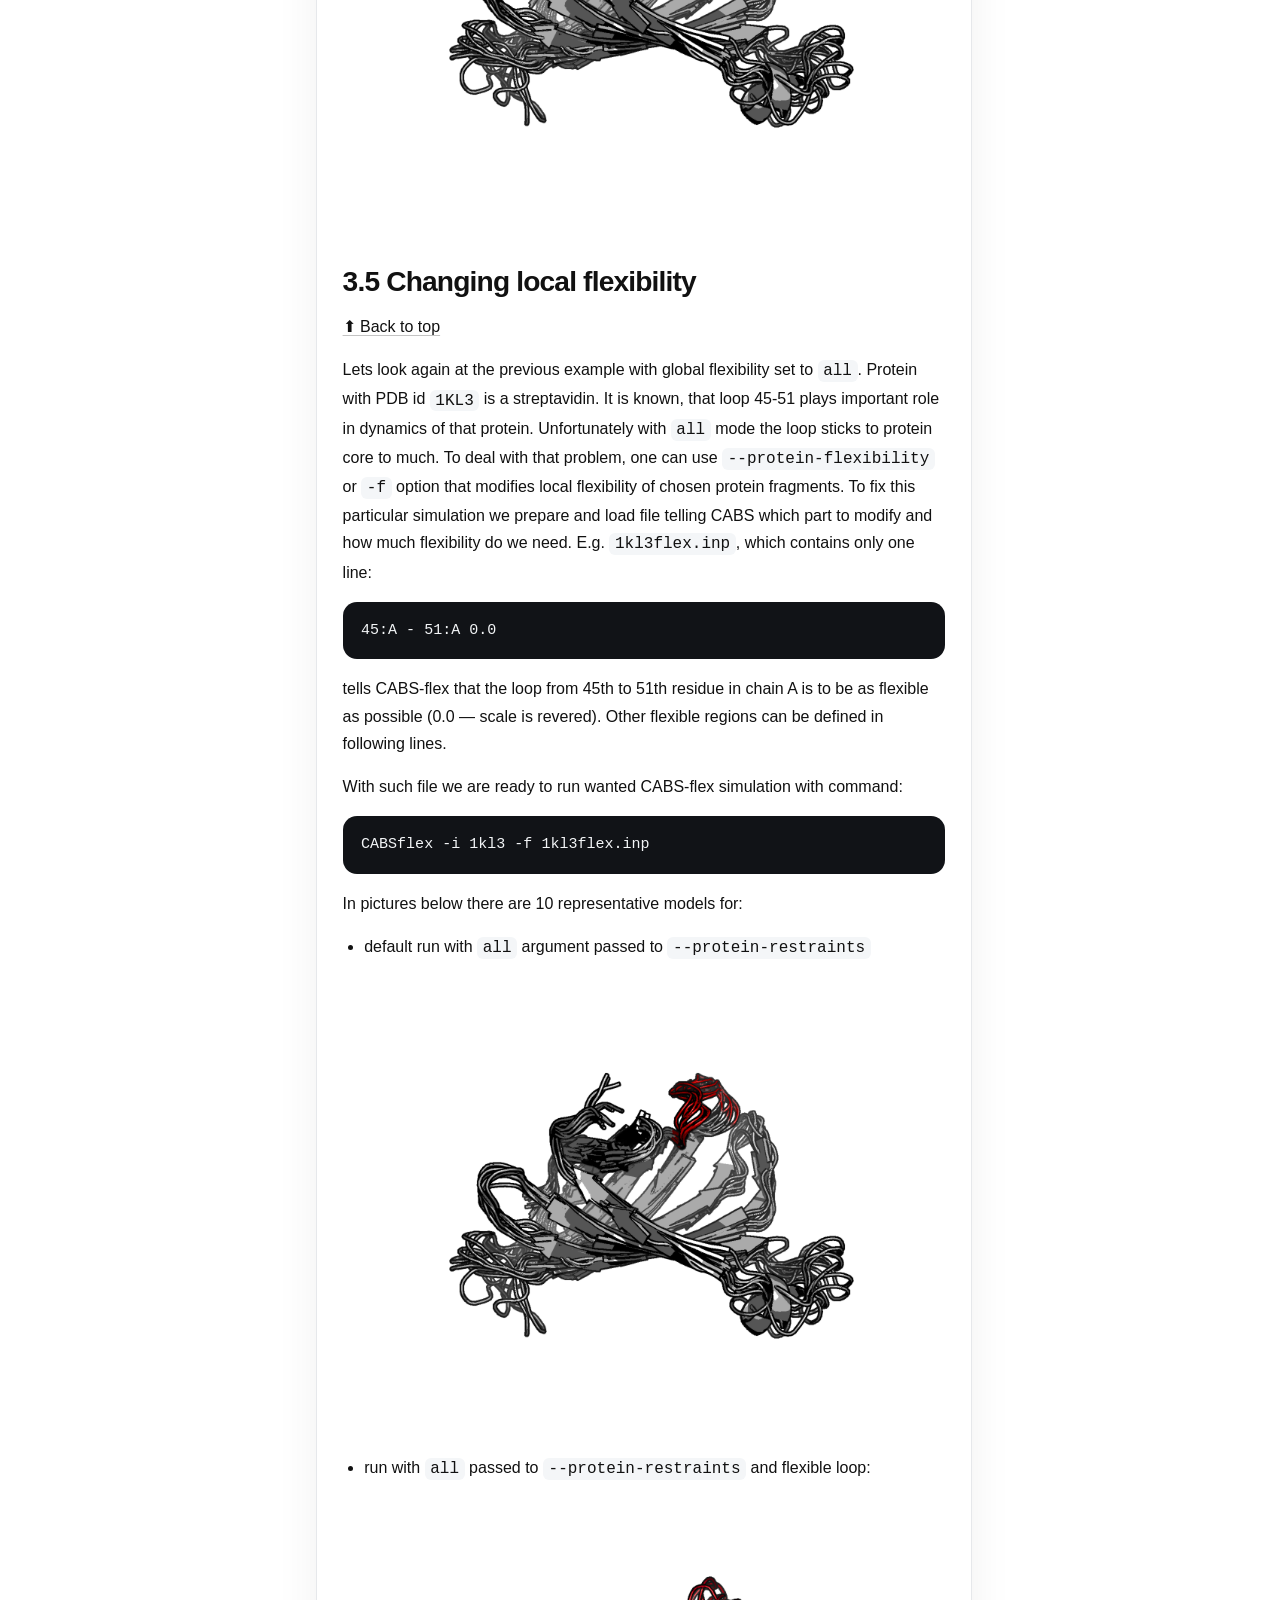
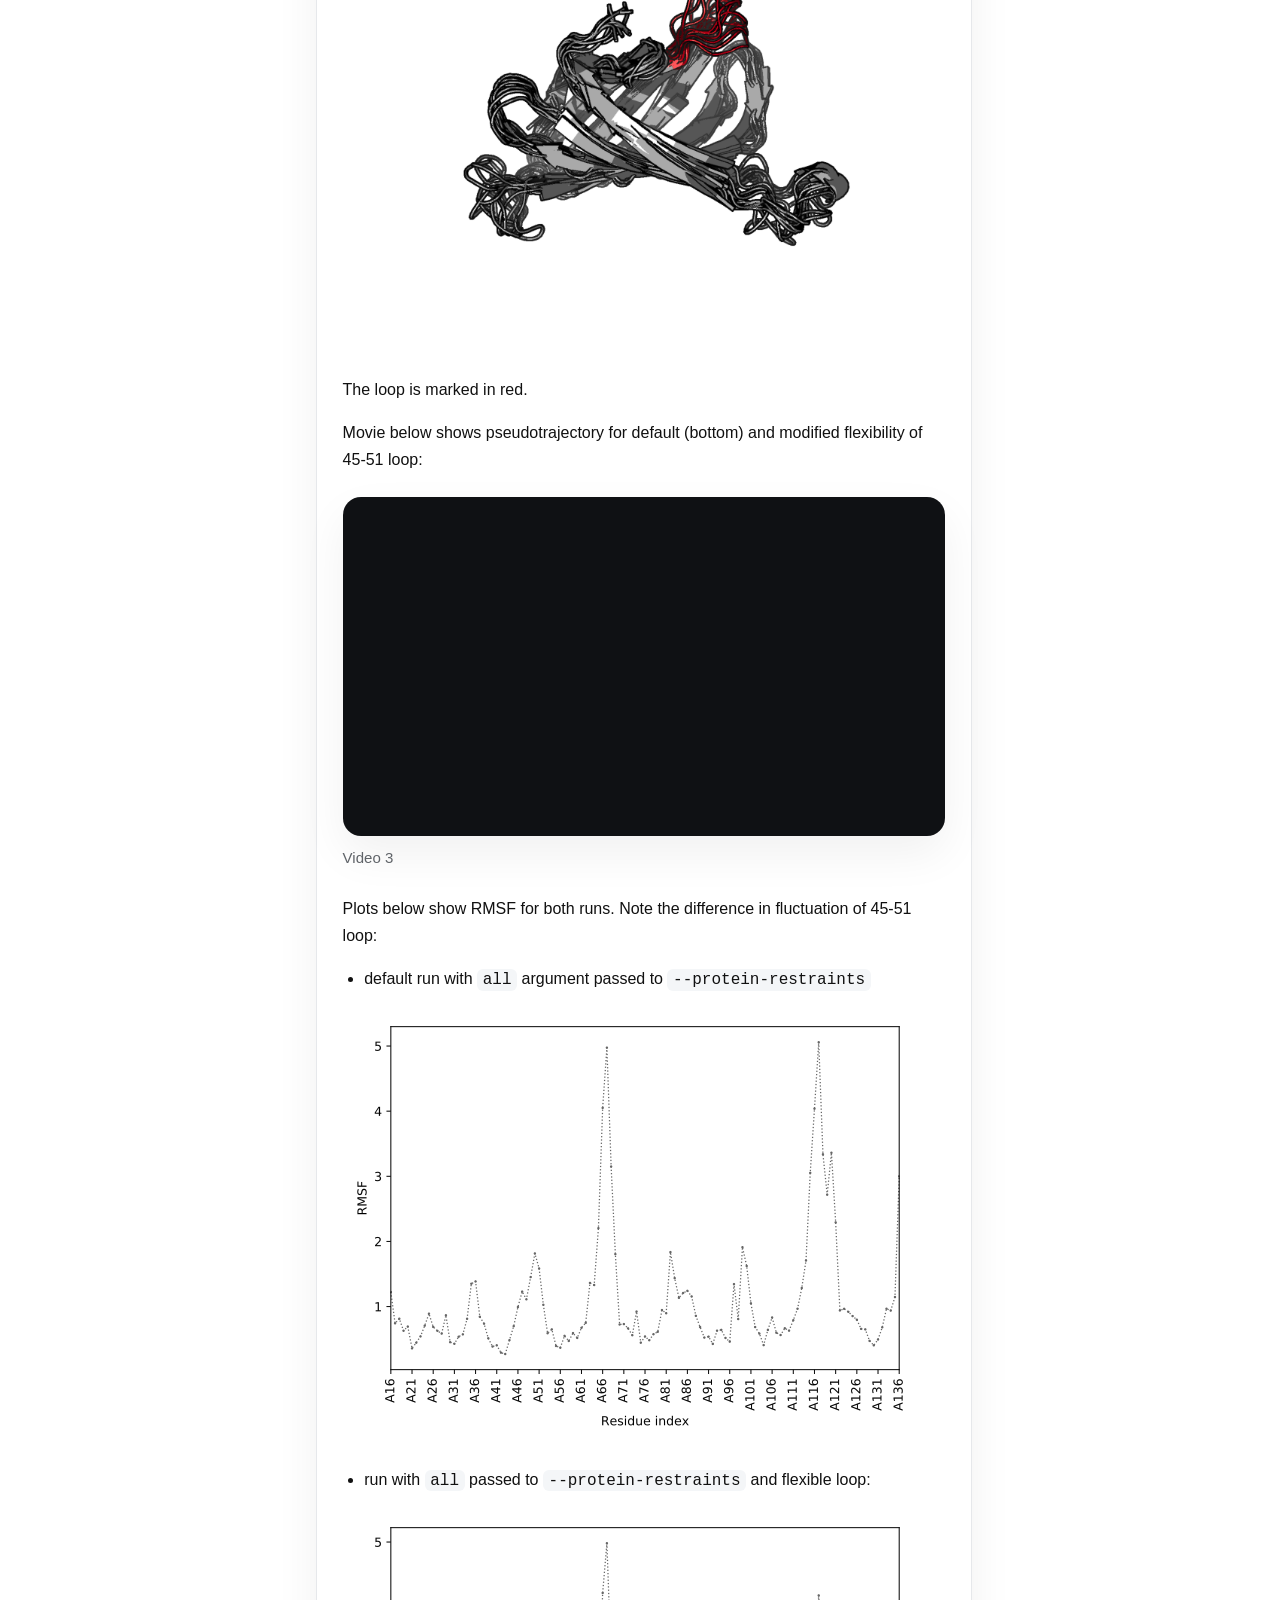
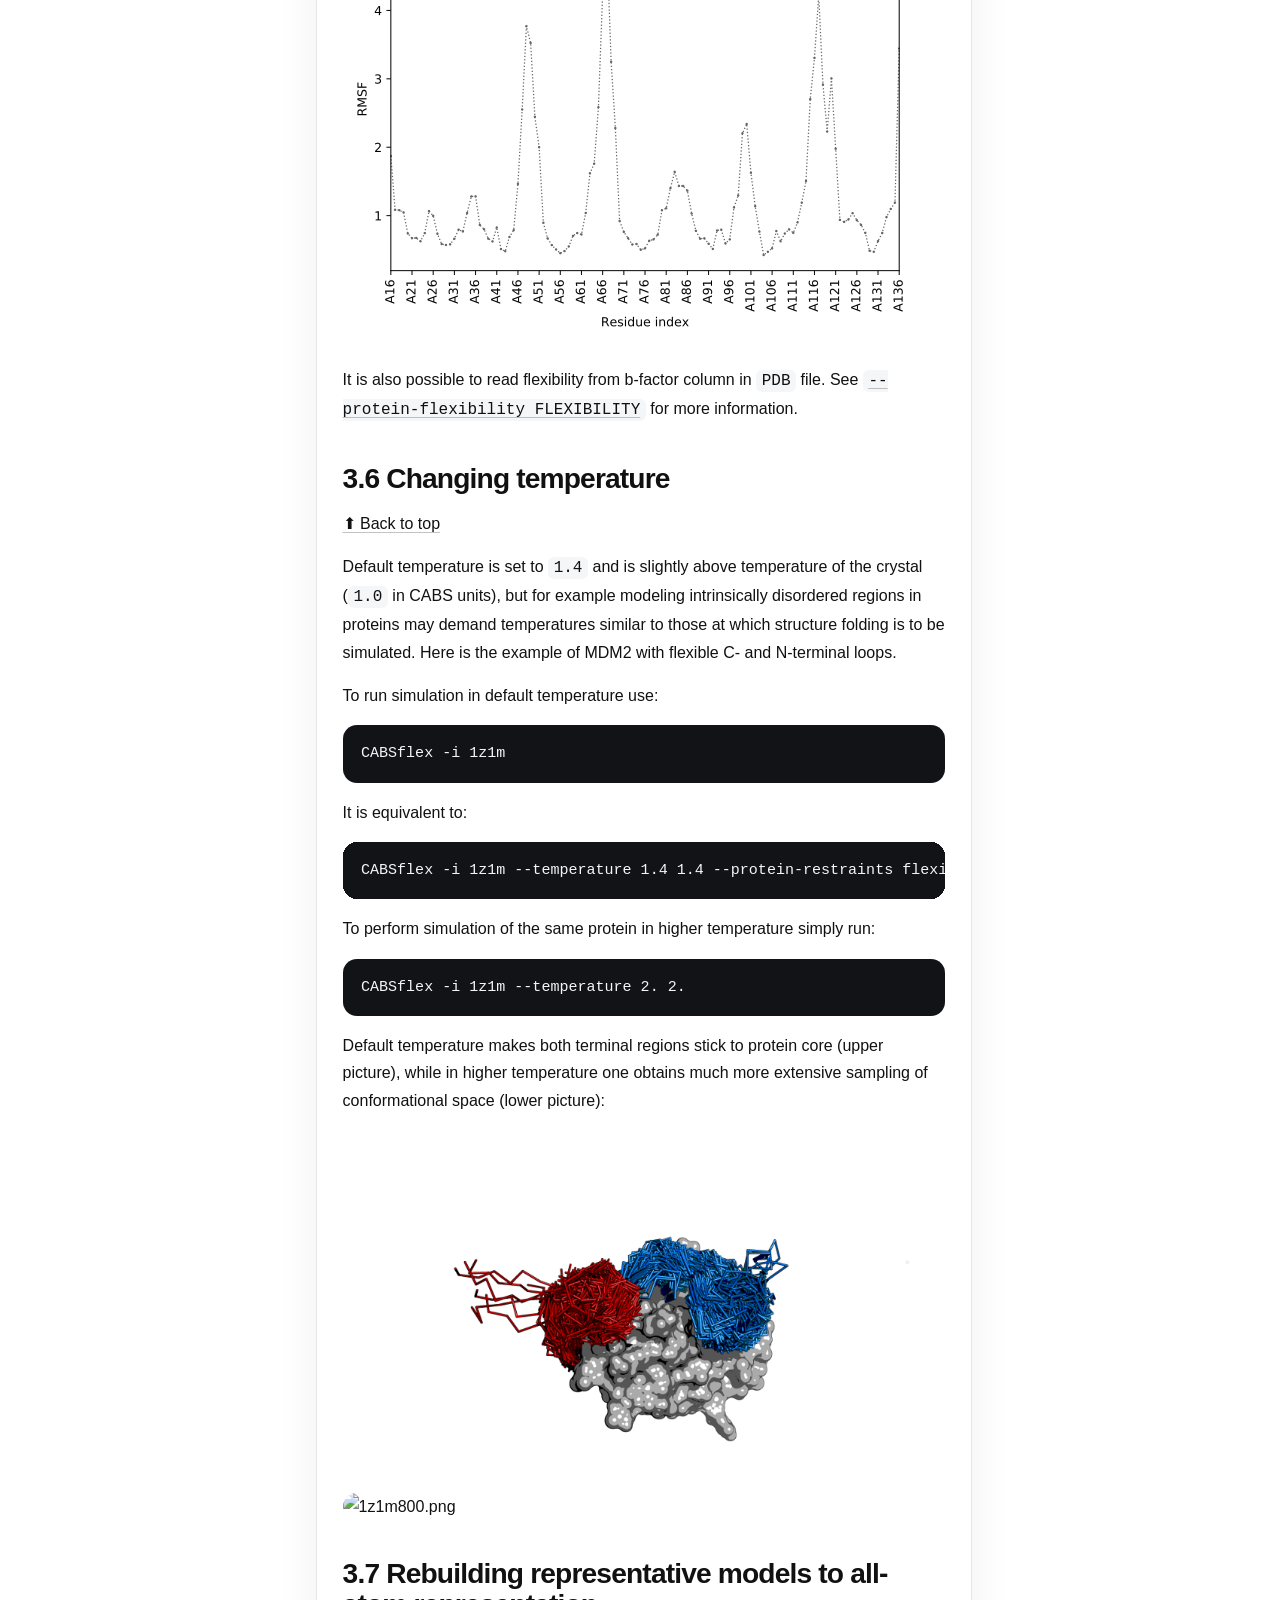
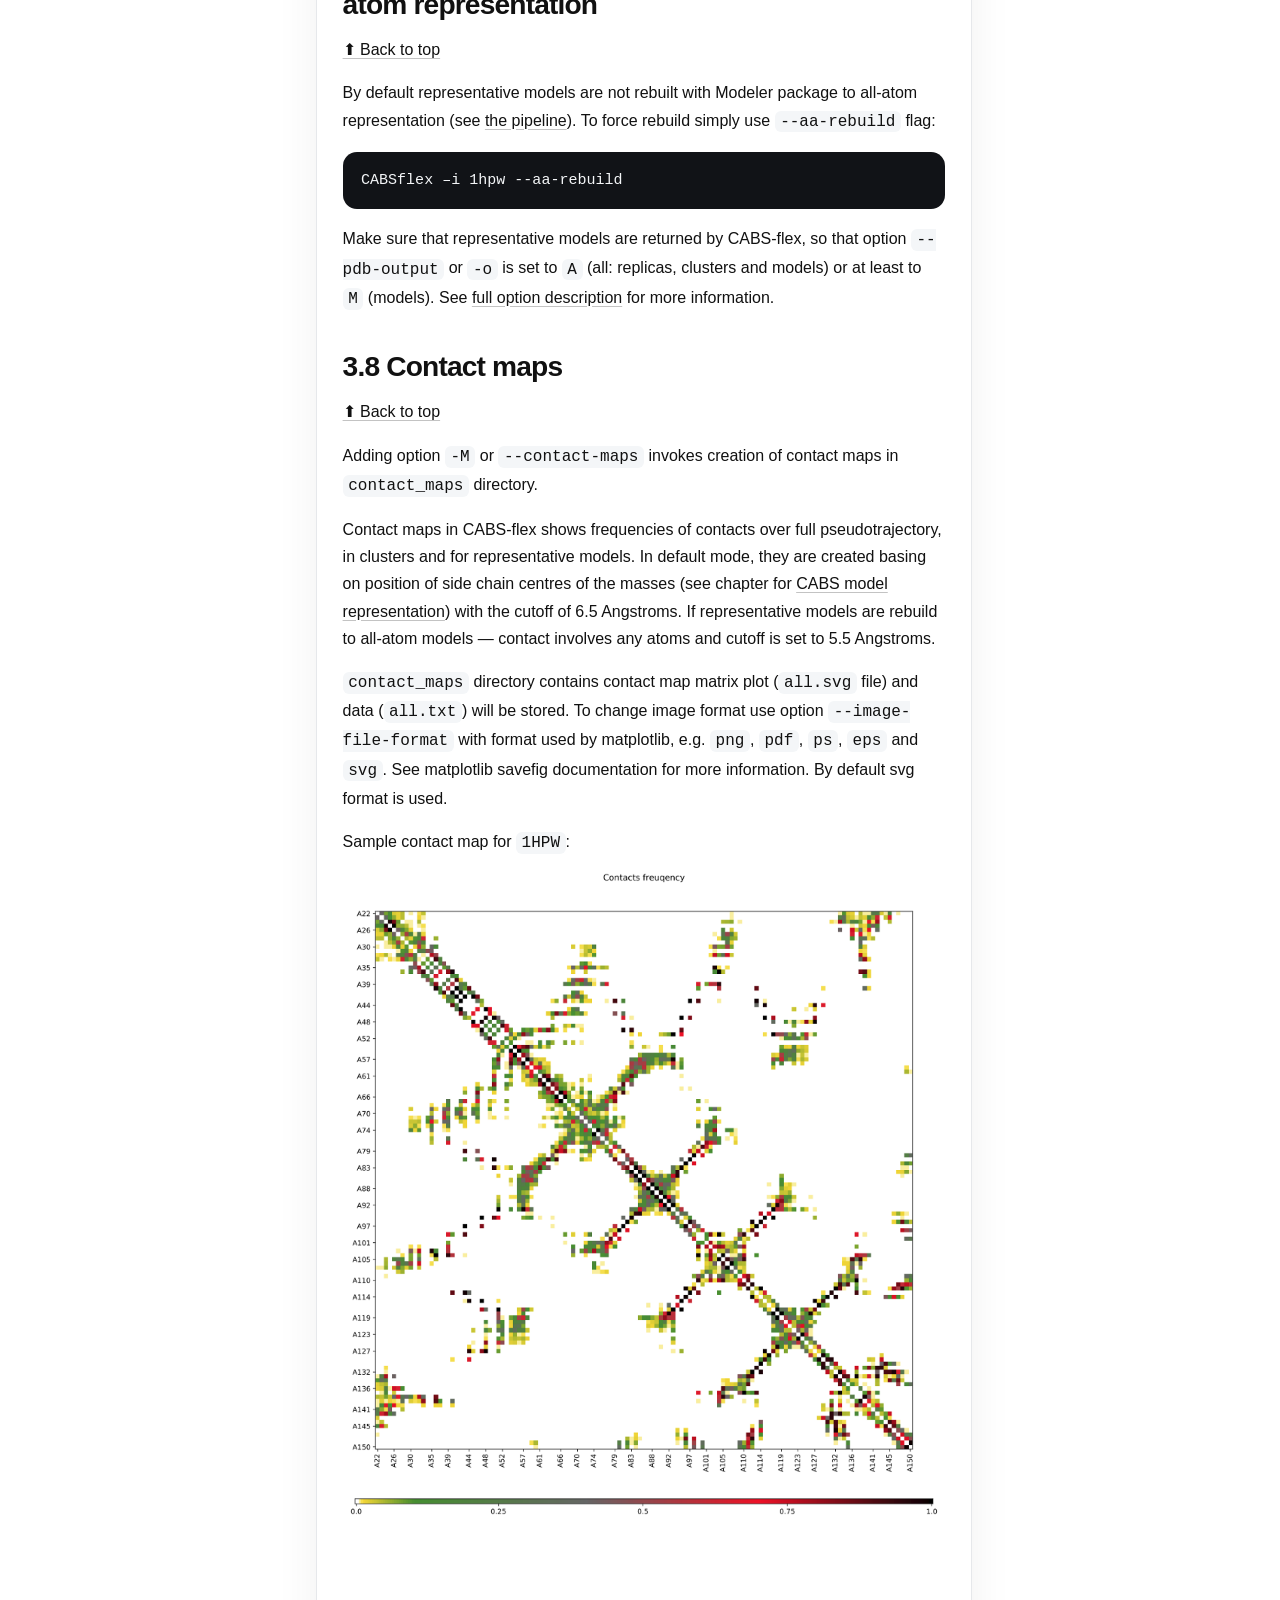
==== commit 8dfbb1d6: "Video Gallery in Examples" ====
--- a/docs/examples.html
+++ b/docs/examples.html
@@ -34,7 +34,145 @@
 <pre><code class="language-bash">CABSflex –i 1hpw.pdb
 </code></pre>
 <p>would try to open file <code>1hpw.pdb</code> from working directory.</p>
-<h2 id="32-multiple-chains">3.2 Multiple chains<a class="headerlink" href="#32-multiple-chains" title="Permanent link">&para;</a></h2>
+<h2 id="32-visualizations">3.2 Visualizations<a class="headerlink" href="#32-visualizations" title="Permanent link">&para;</a></h2>
+<p><a href="#">⬆ Back to top</a></p>
+<p>The following galleries showcase CABS-flex simulations for various protein targets, grouped by PDB ID. Each section includes a brief description of the protein and visualizations of different structural features.</p>
+<h3 id="1c9s-transcription-attenuation-protein-mtrb">1C9S: Transcription attenuation protein MtrB<a class="headerlink" href="#1c9s-transcription-attenuation-protein-mtrb" title="Permanent link">&para;</a></h3>
+<p>Transcription attenuation protein MtrB is a key regulator in Bacillus subtilis. The simulations capture the dynamic behavior of this protein, highlighting its structural flexibility and conformational sampling.</p>
+<div class="video-gallery">
+
+<figure class="video-embed video-local">
+<video controls loop preload="metadata" playsinline poster="videos/1C9S_chain.png">
+<source src="videos/1C9S_chain.mp4" type="video/mp4">
+</video>
+<figcaption>1C9S: Chain visualization</figcaption>
+</figure>
+
+<figure class="video-embed video-local">
+<video controls loop preload="metadata" playsinline poster="videos/1C9S_rmsf.png">
+<source src="videos/1C9S_rmsf.mp4" type="video/mp4">
+</video>
+<figcaption>1C9S: RMSF heatmap</figcaption>
+</figure>
+
+<figure class="video-embed video-local">
+<video controls loop preload="metadata" playsinline poster="videos/1C9S_ss.png">
+<source src="videos/1C9S_ss.mp4" type="video/mp4">
+</video>
+<figcaption>1C9S: Secondary structure</figcaption>
+</figure>
+
+<figure class="video-embed video-local">
+<video controls loop preload="metadata" playsinline poster="videos/1C9S_worm.png">
+<source src="videos/1C9S_worm.mp4" type="video/mp4">
+</video>
+<figcaption>1C9S: Cartoon ensemble</figcaption>
+</figure>
+
+</div>
+
+<h3 id="1bl8-potassium-channel-kcsa">1BL8: Potassium channel KcsA<a class="headerlink" href="#1bl8-potassium-channel-kcsa" title="Permanent link">&para;</a></h3>
+<p>Potassium channel (KcsA) from Streptomyces lividans is a classic model for ion channel studies. These visualizations show the protein's stability and local fluctuations within its functional domains.</p>
+<div class="video-gallery">
+
+<figure class="video-embed video-local">
+<video controls loop preload="metadata" playsinline poster="videos/1BL8_chain.png">
+<source src="videos/1BL8_chain.mp4" type="video/mp4">
+</video>
+<figcaption>1BL8: Chain visualization</figcaption>
+</figure>
+
+<figure class="video-embed video-local">
+<video controls loop preload="metadata" playsinline poster="videos/1BL8_rmsf.png">
+<source src="videos/1BL8_rmsf.mp4" type="video/mp4">
+</video>
+<figcaption>1BL8: RMSF heatmap</figcaption>
+</figure>
+
+<figure class="video-embed video-local">
+<video controls loop preload="metadata" playsinline poster="videos/1BL8_ss.png">
+<source src="videos/1BL8_ss.mp4" type="video/mp4">
+</video>
+<figcaption>1BL8: Secondary structure</figcaption>
+</figure>
+
+<figure class="video-embed video-local">
+<video controls loop preload="metadata" playsinline poster="videos/1BL8_worm.png">
+<source src="videos/1BL8_worm.mp4" type="video/mp4">
+</video>
+<figcaption>1BL8: Cartoon ensemble</figcaption>
+</figure>
+
+</div>
+
+<h3 id="1eov-aspartyl-trna-synthetase">1EOV: Aspartyl-tRNA synthetase<a class="headerlink" href="#1eov-aspartyl-trna-synthetase" title="Permanent link">&para;</a></h3>
+<p>Free Aspartyl-tRNA synthetase (AspRS) from yeast. The free yeast aspartyl-tRNA synthetase differs from the tRNA(Asp)-complexed enzyme by structural changes in the catalytic site, hinge region, and anticodon-binding domain.</p>
+<div class="video-gallery">
+
+<figure class="video-embed video-local">
+<video controls loop preload="metadata" playsinline poster="videos/1EOV_rmsf.png">
+<source src="videos/1EOV_rmsf.mp4" type="video/mp4">
+</video>
+<figcaption>1EOV: RMSF heatmap</figcaption>
+</figure>
+
+<figure class="video-embed video-local">
+<video controls loop preload="metadata" playsinline poster="videos/1EOV_ss.png">
+<source src="videos/1EOV_ss.mp4" type="video/mp4">
+</video>
+<figcaption>1EOV: Secondary structure</figcaption>
+</figure>
+
+<figure class="video-embed video-local">
+<video controls loop preload="metadata" playsinline poster="videos/1EOV_worm.png">
+<source src="videos/1EOV_worm.mp4" type="video/mp4">
+</video>
+<figcaption>1EOV: Cartoon ensemble</figcaption>
+</figure>
+
+</div>
+
+<h3 id="1goy-ribonuclease-bi">1GOY: Ribonuclease Bi<a class="headerlink" href="#1goy-ribonuclease-bi" title="Permanent link">&para;</a></h3>
+<p>Endoribonuclease Ribonuclease Bi complexed with guanosine-3'-phosphate (3'-GMP). The simulations illustrate the mobility of the enzyme, particularly around the active site and complexed ligand.</p>
+<div class="video-gallery">
+
+<figure class="video-embed video-local">
+<video controls loop preload="metadata" playsinline poster="videos/1GOY_rmsf.png">
+<source src="videos/1GOY_rmsf.mp4" type="video/mp4">
+</video>
+<figcaption>1GOY: RMSF heatmap</figcaption>
+</figure>
+
+<figure class="video-embed video-local">
+<video controls loop preload="metadata" playsinline poster="videos/1GOY_worm.png">
+<source src="videos/1GOY_worm.mp4" type="video/mp4">
+</video>
+<figcaption>1GOY: Cartoon ensemble</figcaption>
+</figure>
+
+</div>
+
+<h3 id="1ijz-human-il-13">1IJZ: Human IL-13<a class="headerlink" href="#1ijz-human-il-13" title="Permanent link">&para;</a></h3>
+<p>Solution Structure of Human IL-13. The ensemble of models reflects the flexible regions of this cytokine, which are essential for its biological signaling and receptor interaction.</p>
+<div class="video-gallery">
+
+<figure class="video-embed video-local">
+<video controls loop preload="metadata" playsinline poster="videos/1IJZ_rmsf.png">
+<source src="videos/1IJZ_rmsf.mp4" type="video/mp4">
+</video>
+<figcaption>1IJZ: RMSF heatmap</figcaption>
+</figure>
+
+<figure class="video-embed video-local">
+<video controls loop preload="metadata" playsinline poster="videos/1IJZ_worm.png">
+<source src="videos/1IJZ_worm.mp4" type="video/mp4">
+</video>
+<figcaption>1IJZ: Cartoon ensemble</figcaption>
+</figure>
+
+</div>
+
+<h2 id="33-multiple-chains">3.3 Multiple chains<a class="headerlink" href="#33-multiple-chains" title="Permanent link">&para;</a></h2>
 <p><a href="#">⬆ Back to top</a></p>
 <p>In contrast to web server version, standalone CABS-flex supports simulations of proteins composed from several chains. For example, the command:</p>
 <pre><code class="language-bash">CABSflex -i 4w2o
@@ -50,7 +188,7 @@
 <pre><code class="language-bash">CABSflex -i pdbs/4w2o.pdb:AEG
 </code></pre>
 <p><img alt="4w2o_top10_800.png" src="images/436635609-4w2o_top10_800.png"></p>
-<h2 id="33-changing-global-flexibility">3.3 Changing global flexibility<a class="headerlink" href="#33-changing-global-flexibility" title="Permanent link">&para;</a></h2>
+<h2 id="34-changing-global-flexibility">3.4 Changing global flexibility<a class="headerlink" href="#34-changing-global-flexibility" title="Permanent link">&para;</a></h2>
 <p><a href="#">⬆ Back to top</a></p>
 <p>In some cases <a href="modeling-scheme.html#12-default-distance-restraints-and-simulation-settings">default restraints</a> are to be modified to achieve what is needed. One can need to only allow for small changes in backbone position, holding restraints for whole backbone, not only for elements with well defined secondary structure (as default restraints do). To change behavior of the whole input complex simply modify parameters with <code>--protein-restraints</code> option, which takes four arguments. Let us look on an example of streptavidin, e.g. PDB id <code>1KL3</code>:</p>
 <pre><code class="language-bash">CABSflex -i 1kl3 --protein-restraints rigid 3 3.8 8.0
@@ -66,7 +204,7 @@
 <p>And by modifying them one can adjust level of flexibility by changing the number of initial restraints.</p>
 <p>Picture below shows 10 representative models for that run:</p>
 <p><img alt="1kl3_all_topsi.png" src="images/3530579932-1kl3_all_topsi.png"></p>
-<h2 id="34-changing-local-flexibility">3.4 Changing local flexibility<a class="headerlink" href="#34-changing-local-flexibility" title="Permanent link">&para;</a></h2>
+<h2 id="35-changing-local-flexibility">3.5 Changing local flexibility<a class="headerlink" href="#35-changing-local-flexibility" title="Permanent link">&para;</a></h2>
 <p><a href="#">⬆ Back to top</a></p>
 <p>Lets look again at the previous example with global flexibility set to <code>all</code>. Protein with PDB id <code>1KL3</code> is a streptavidin. It is known, that loop 45-51 plays important role in dynamics of that protein. Unfortunately with <code>all</code> mode the loop sticks to protein core to much. To deal with that problem, one can use <code>--protein-flexibility</code> or <code>-f</code> option that modifies local flexibility of chosen protein fragments.
 To fix this particular simulation we prepare and load file telling CABS which part to modify and how much flexibility do we need. E.g. <code>1kl3flex.inp</code>, which contains only one line:</p>
@@ -98,7 +236,7 @@
 </ul>
 <p><img alt="RMSF_seq_1kl3loop.png" src="images/234515280-RMSF_seq_1kl3loop.png"></p>
 <p>It is also possible to read flexibility from b-factor column in <code>PDB</code> file. See <a href="options-reference.html#-f---protein-flexibility-flexibility"><code>--protein-flexibility FLEXIBILITY</code></a> for more information.</p>
-<h2 id="35-changing-temperature">3.5 Changing temperature<a class="headerlink" href="#35-changing-temperature" title="Permanent link">&para;</a></h2>
+<h2 id="36-changing-temperature">3.6 Changing temperature<a class="headerlink" href="#36-changing-temperature" title="Permanent link">&para;</a></h2>
 <p><a href="#">⬆ Back to top</a></p>
 <p>Default temperature is set to <code>1.4</code> and is slightly above temperature of the crystal (<code>1.0</code> in CABS units), but for example modeling intrinsically disordered regions in proteins may demand temperatures similar to those at which structure folding is to be simulated. Here is the example of MDM2 with flexible C- and N-terminal loops.</p>
 <p>To run simulation in default temperature use:</p>
@@ -113,14 +251,14 @@
 <p>Default temperature makes both terminal regions stick to protein core (upper picture), while in higher temperature one obtains much more extensive sampling of conformational space (lower picture):</p>
 <p><img alt="1z1m800LT.png" src="images/1038813162-1z1m800LT.png"></p>
 <p><img alt="1z1m800.png" src="images/4215050540-1z1m800.png"></p>
-<h2 id="36-rebuilding-representative-models-to-all-atom-representation">3.6 Rebuilding representative models to all-atom representation<a class="headerlink" href="#36-rebuilding-representative-models-to-all-atom-representation" title="Permanent link">&para;</a></h2>
+<h2 id="37-rebuilding-representative-models-to-all-atom-representation">3.7 Rebuilding representative models to all-atom representation<a class="headerlink" href="#37-rebuilding-representative-models-to-all-atom-representation" title="Permanent link">&para;</a></h2>
 <p><a href="#">⬆ Back to top</a></p>
 <p>By default representative models are not rebuilt with Modeler package to all-atom representation (see <a href="modeling-scheme.html#11-pipeline">the pipeline</a>).
 To force rebuild simply use <code>--aa-rebuild</code> flag:</p>
 <pre><code class="language-bash">CABSflex –i 1hpw --aa-rebuild
 </code></pre>
 <p>Make sure that representative models are returned by CABS-flex, so that option <code>--pdb-output</code> or <code>-o</code> is set to <code>A</code> (all: replicas, clusters and models) or at least to <code>M</code> (models). See <a href="options-reference.html#-o---pdb-output-selection">full option description</a> for more information.</p>
-<h2 id="37-contact-maps">3.7 Contact maps<a class="headerlink" href="#37-contact-maps" title="Permanent link">&para;</a></h2>
+<h2 id="38-contact-maps">3.8 Contact maps<a class="headerlink" href="#38-contact-maps" title="Permanent link">&para;</a></h2>
 <p><a href="#">⬆ Back to top</a></p>
 <p>Adding option <code>-M</code> or <code>--contact-maps</code> invokes creation of contact maps in <code>contact_maps</code> directory.</p>
 <p>Contact maps in CABS-flex shows frequencies of contacts over full pseudotrajectory, in clusters and for representative models.
@@ -143,7 +281,7 @@
 <pre><code class="language-bash">CABSflex -i 1kpw -M --contact-map-colors /#ffffff /#777777 /#4b8f24 /#e80915 /#f2d600 /#000000
 </code></pre>
 <p>For now feature allowing users to pick their own number and width of ranges is not going to be added, but in case of urgency Python developers are welcome to modify method <code>ContactMap.save_fig</code> in module <code>CABS.cmap</code>.</p>
-<h2 id="38-high-accuracy-all-atom-reconstruction-cg2all">3.8 High-accuracy all-atom reconstruction (cg2all)<a class="headerlink" href="#38-high-accuracy-all-atom-reconstruction-cg2all" title="Permanent link">&para;</a></h2>
+<h2 id="39-high-accuracy-all-atom-reconstruction-cg2all">3.9 High-accuracy all-atom reconstruction (cg2all)<a class="headerlink" href="#39-high-accuracy-all-atom-reconstruction-cg2all" title="Permanent link">&para;</a></h2>
 <p><a href="#">⬆ Back to top</a></p>
 <p>The conversion of Coarse-Grained (CG) models back to all-atom descriptions is a critical step in the CABS-flex pipeline. Standard reconstruction methods, such as those based on <strong>Modeller</strong> (default <code>--aa-rebuild</code>), can occasionally introduce local distortions or fail to recover specific secondary structure elements.</p>
 <p>Recent integration with deep learning-based reconstruction methods, specifically <strong>cg2all</strong>, has shown significant improvements. Comparisons reveal that <code>cg2all</code> reconstruction yields models with better physical realism, fewer steric clashes, and improved secondary structure recovery compared to traditional methods. Merging CABS-flex sampling with high-accuracy reconstruction provides high-quality all-atom models suitable for downstream applications like molecular docking or MD simulations.</p>
@@ -159,13 +297,21 @@
 <ul>
 <li><a href="#3-ready-to-use-examples">3. Ready-to-Use Examples</a><ul>
 <li><a href="#31-default-simulation">3.1 Default simulation</a></li>
-<li><a href="#32-multiple-chains">3.2 Multiple chains</a></li>
-<li><a href="#33-changing-global-flexibility">3.3 Changing global flexibility</a></li>
-<li><a href="#34-changing-local-flexibility">3.4 Changing local flexibility</a></li>
-<li><a href="#35-changing-temperature">3.5 Changing temperature</a></li>
-<li><a href="#36-rebuilding-representative-models-to-all-atom-representation">3.6 Rebuilding representative models to all-atom representation</a></li>
-<li><a href="#37-contact-maps">3.7 Contact maps</a></li>
-<li><a href="#38-high-accuracy-all-atom-reconstruction-cg2all">3.8 High-accuracy all-atom reconstruction (cg2all)</a></li>
+<li><a href="#32-visualizations">3.2 Visualizations</a><ul>
+<li><a href="#1c9s-transcription-attenuation-protein-mtrb">1C9S: Transcription attenuation protein MtrB</a></li>
+<li><a href="#1bl8-potassium-channel-kcsa">1BL8: Potassium channel KcsA</a></li>
+<li><a href="#1eov-aspartyl-trna-synthetase">1EOV: Aspartyl-tRNA synthetase</a></li>
+<li><a href="#1goy-ribonuclease-bi">1GOY: Ribonuclease Bi</a></li>
+<li><a href="#1ijz-human-il-13">1IJZ: Human IL-13</a></li>
+</ul>
+</li>
+<li><a href="#33-multiple-chains">3.3 Multiple chains</a></li>
+<li><a href="#34-changing-global-flexibility">3.4 Changing global flexibility</a></li>
+<li><a href="#35-changing-local-flexibility">3.5 Changing local flexibility</a></li>
+<li><a href="#36-changing-temperature">3.6 Changing temperature</a></li>
+<li><a href="#37-rebuilding-representative-models-to-all-atom-representation">3.7 Rebuilding representative models to all-atom representation</a></li>
+<li><a href="#38-contact-maps">3.8 Contact maps</a></li>
+<li><a href="#39-high-accuracy-all-atom-reconstruction-cg2all">3.9 High-accuracy all-atom reconstruction (cg2all)</a></li>
 </ul>
 </li>
 </ul>
--- a/docs/assets/site.css
+++ b/docs/assets/site.css
@@ -374,6 +374,23 @@
   max-height: min(70vh, 760px);
 }
 
+.video-gallery {
+  display: grid;
+  grid-template-columns: repeat(auto-fill, minmax(300px, 1fr));
+  gap: 2rem;
+  margin: 2.5rem 0;
+}
+
+.video-gallery .video-embed {
+  margin: 0;
+}
+
+.video-gallery figcaption {
+  font-weight: 500;
+  color: var(--ink);
+  margin-top: 0.8rem;
+}
+
 .video-embed figcaption {
   margin-top: 0.55rem;
   color: var(--muted);
